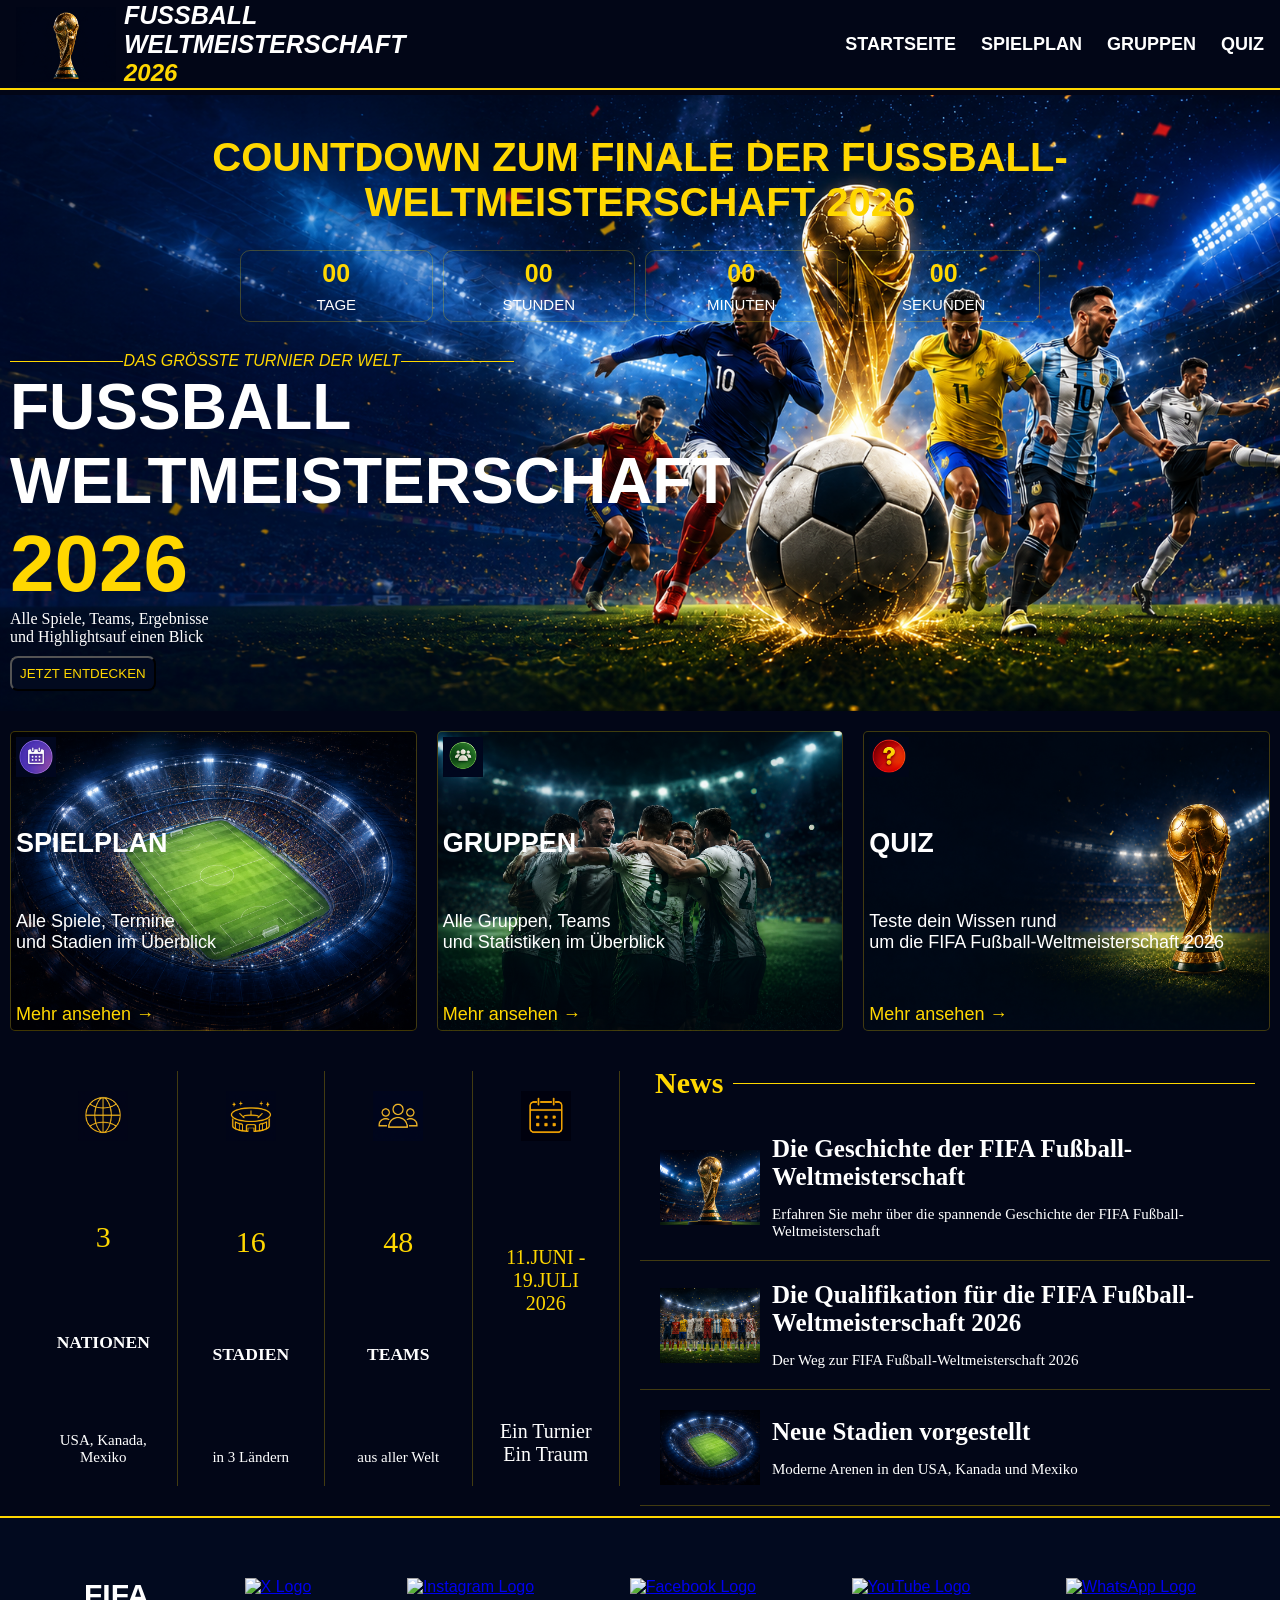
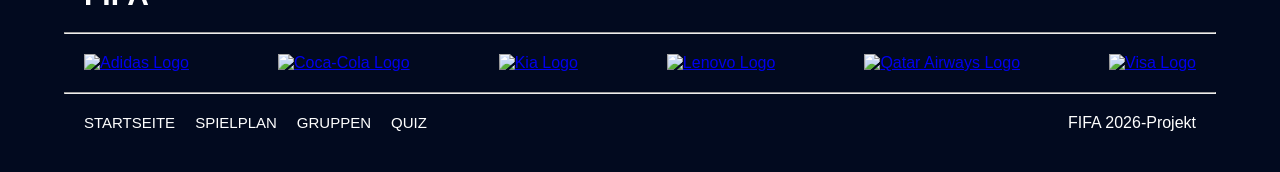
==== index.html @ 461b09ce "modif clickable" ====
<!DOCTYPE html>
<html lang="en">

<head>
    <meta charset="UTF-8">
    <meta name="viewport" content="width=device-width, initial-scale=1.0">
    <title>WM 2026 – Spielplan, Gruppen, Teams und Quiz zur Fußball-Weltmeisterschaft</title>
    <meta name="description"
        content="Entdecke alle wichtigen Informationen zur Fußball-WM 2026: Spielplan, Gruppen, Teams, Stadien, K.-o.-Runden und spannende Quizfragen.">

    <meta property="og:title" content="WM 2026 – Spielplan, Gruppen, Teams und Quiz">
    <meta property="og:description"
        content="Entdecke alle wichtigen Informationen zur Fußball-WM 2026: Spielplan, Gruppen, Teams, Stadien und spannende Quizfragen.">
    <meta property="og:type" content="website">
    <meta property="og:locale" content="de_DE">
    <meta property="og:image" content="./New_Fotos/globale.jpeg">

    <link rel="stylesheet" href="style.css">
    <link rel="icon" type="image/png" href="https://www.api-football.com/public/img/favicon.ico">


<body class="index-seite">
    <header>
        <div class="header-container" id="logo-links">
            <img src="./New_Fotos/pokal-logo.png" alt="World cup 2026 logo" width="200px">
            <h1 class="header-title">
                FUSSBALL<br>
                WELTMEISTERSCHAFT
                <div class="jahr">2026</div>
            </h1>
        </div>
        <button class="burger" id="burgerBtn">
            ☰
        </button>
        <nav id="navMenu">
            <ul>
                <li><a href="./index.html">STARTSEITE</a></li>
                <li><a href="./spielplan.html">SPIELPLAN</a></li>
                <li><a href="./gruppen.html">GRUPPEN</a></li>
                <li><a href="./quiz.html">QUIZ</a></li>
            </ul>
        </nav>
    </header>
    <section class="text-section1" id="aside-foto">


        <section class="countdown-section">
            <h2>Countdown zum Finale der Fußball-Weltmeisterschaft 2026</h2>

            <div class="countdown">
                <div class="countdown-box">
                    <span id="tage">00</span>
                    <p>Tage</p>
                </div>

                <div class="countdown-box">
                    <span id="stunden">00</span>
                    <p>Stunden</p>
                </div>

                <div class="countdown-box">
                    <span id="minuten">00</span>
                    <p>Minuten</p>
                </div>

                <div class="countdown-box">
                    <span id="sekunden">00</span>
                    <p>Sekunden</p>
                </div>
            </div>
        </section>
        <div class="titel-strich">
            <span></span>
            <i>Das größte Turnier der Welt</i>
            <span></span>
        </div>
        <h1>
            fussball<br>
            weltmeisterschaft
            <div class="jahr">2026</div>
        </h1>
        <p>Alle Spiele, Teams, Ergebnisse<br>und Highlightsauf einen Blick</p>
        <a href="./spielplan.html"><button class="button">JETZT ENTDECKEN</button></a>
    </section>
    <section class="video-offiziel">
        <video src="./New_Fotos/ishowspeed.mp4" controls></video>
    </section>
    <section class="section2" id="section2">
        <div class="section2-blöcke" id="spie-grupp-quiz">
            <div class="section2-blöcke1" id="karte1">
                <img src="./logo/spielplan.png" alt="Spielplan logo" width="100px">
                <h2>SPIELPLAN</h2>
                <p>Alle Spiele, Termine<br>und Stadien im Überblick</p>
                <a href="./spielplan.html"> Mehr ansehen →</a>
            </div>
            <div class="section2-blöcke1" id="karte2">
                <img src="./logo/gruppen.png" alt="Gruppen logo" width="100px">
                <h2>GRUPPEN</h2>
                <p>Alle Gruppen, Teams<br>und Statistiken im Überblick</p>
                <a href="./gruppen.html">Mehr ansehen →</a>
            </div>
            <div class="section2-blöcke1" id="karte3">
                <img src="./logo/quiz.png" alt="Quiz logo" width="100px">
                <h2>QUIZ</h2>
                <p>Teste dein Wissen rund<br>um die FIFA Fußball-Weltmeisterschaft 2026</p>
                <a href="./quiz.html">Mehr ansehen →</a>
            </div>
        </div>
    </section>
    <div class="section3-aside">
        <section class="section3" id="section3">
            <div class="section3-blöcke" id="news">
                <img src="./logo/nationen.png" alt="Nationen logo">
                <p class="zahl-index">3</p>
                <h3>NATIONEN</h3>
                <p>USA, Kanada, Mexiko</p>
            </div>
            <div class="section3-blöcke" id="teams">
                <img src="./logo/stadien.png" alt="Stadien logo">
                <p class="zahl-index">16</p>
                <h3>STADIEN</h3>
                <p>in 3 Ländern</p>
            </div>
            <div class="section3-blöcke" id="spiele">
                <img src="./logo/teams.jpg.png" alt="Teams logo">
                <p class="zahl-index">48</p>
                <h3>TEAMS</h3>
                <p>aus aller Welt</p>
            </div>
            <div class="section3-blöcke" id="stadien">
                <img src="./logo/kalender.jpg.png" alt="kalender logo">

                <p class="zahl-index">11.JUNI - 19.JULI<br>2026</p>
                <p>Ein Turnier<br>Ein Traum</p>
        </section>
        <aside>
            <div class="news-aside">
                <h3>News</h3>
                <span></span>
            </div>


            <a class="clickable" href="https://fussballweltmeisterschaft.online/wm-geschichte/" target="_blank"
                rel="noopener noreferrer">
                <div class="aside-blöcke" id="aside-blöcke1">
                    <img src="./New_Fotos/pokal.jpg.png" alt="Pokal zur Geschichte der Fußball-Weltmeisterschaft"
                        width="100px">
                    <div class="aside-text">
                        <h3>Die Geschichte der FIFA Fußball-Weltmeisterschaft</h3>
                        <div class="link-aside">
                            <p>Erfahren Sie mehr über die spannende Geschichte der FIFA Fußball-Weltmeisterschaft
                            </p>
                        </div>
                    </div>
                </div>
            </a>

            <a class="clickable" href="https://www.fifa.com/de/tournaments/mens/worldcup/canadamexicousa2026/qualifiers"
                target="_blank" rel="noopener noreferrer">
                <div class="aside-blöcke" id="aside-blöcke2">
                    <img src="./New_Fotos/spieler.jpg.png" alt="Spieler zur WM 2026 Qualifikation" width="100px">
                    <div class="aside-text">
                        <h3>Die Qualifikation für die FIFA Fußball-Weltmeisterschaft 2026</h3>
                        <div class="link-aside">
                            <p>Der Weg zur FIFA Fußball-Weltmeisterschaft 2026</p>
                        </div>
                    </div>
                </div>
            </a>

            <a class="clickable" href="./spielplan.html">
                <div class="aside-blöcke" id="aside-bottom">
                    <img src="./New_Fotos/spielplan.jpg.png" alt="Spielplan der Fußball-WM 2026" width="100px">
                    <div class="aside-text">
                        <h3>Neue Stadien vorgestellt</h3>
                        <div class="link-aside">
                            <p>Moderne Arenen in den USA, Kanada und Mexiko</p>
                        </div>
                    </div>
                </div>
            </a>

        </aside>


        </aside>
    </div>


    <script src="script.js"></script>
</body>
<footer>
    <div class="footer-logos">
        <a class="fifa" href="https://www.fifa.com/de">
            <h1>FIFA</h1>
        </a>
        <a href="https://x.com/FIFAcom"><img src="https://cdn.simpleicons.org/x/w40/white" alt="X Logo"></a>
        <a href="https://www.facebook.com/fifa"><img src="https://cdn.simpleicons.org/instagram/white"
                alt="Instagram Logo"></a>
        <a href="https://www.instagram.com/fifaworldcup"><img src="https://cdn.simpleicons.org/facebook/white"
                alt="Facebook Logo"></a>
        <a href="https://www.youtube.com/FIFATV"><img src="https://cdn.simpleicons.org/youtube/white"
                alt="YouTube Logo"></a>
        <a href="https://www.tiktok.com/@fifaworldcup"><img src="https://cdn.simpleicons.org/whatsapp/white"
                alt="WhatsApp Logo"></a>
    </div>
    <hr>
    <div class="partner-logos">
        <a href="https://www.adidas.de/fussball"><img src="https://cdn.simpleicons.org/adidas/white"
                alt="Adidas Logo"></a>
        <a href="https://www.coca-cola.com/de/de"><img src="https://cdn.simpleicons.org/cocacola/white"
                alt="Coca-Cola Logo"></a>
        <a href="https://www.hyundaimotorgroup.com/en/main/mainRecommend"><img
                src="https://cdn.simpleicons.org/kia/white" alt="Kia Logo"></a>
        <a href="https://www.lenovo.com/de/de/"><img src="https://cdn.simpleicons.org/lenovo/white"
                alt="Lenovo Logo"></a>
        <a href="https://www.qatarairways.com/de-de/homepage.html"><img
                src="https://cdn.simpleicons.org/qatarairways/white" alt="Qatar Airways Logo"></a>
        <a href="https://www.qatarairways.com/de-de/homepage.html"><img src="https://cdn.simpleicons.org/visa/white"
                alt="Visa Logo"></a>
    </div>
    <hr>
    <div class="navigation-impressum">
        <ul>
            <li><a href="./index.html">STARTSEITE</a></li>
            <li><a href="./spielplan.html">SPIELPLAN</a></li>
            <li><a href="./gruppen.html">GRUPPEN</a></li>
            <li><a href="./quiz.html">QUIZ</a></li>
        </ul>
        <p>FIFA 2026-Projekt</p>
    </div>
</footer>

</html>
---- style.css ----
/* #################### header ############ */
* {
    box-sizing: border-box;
    margin: 0;
}

/* ==========================================================================
   NEUER HEADER & BANNER CODE (FÜR DIE FIXIERUNG & AUSRICHTUNG)
   ========================================================================== */

header {
    display: flex;
    justify-content: space-between;
    align-items: center;
    min-height: 90px;
    background-color: rgb(2, 6, 23); /* Dunkler Hintergrund, damit nichts durchscheint */
    padding: 0 16px;
    border-bottom: 2px solid gold;
    
    /* Fixierung oben am Bildschirm beim Scrollen */
    position: fixed; 
    top: 0;
    left: 0;
    width: 100%;
    z-index: 9999; /* Bleibt immer über den Tabellen und Texten */
}

/* Verhindert, dass der Inhalt durch den fixierten Header verdeckt wird */
body {
    padding-top: 95px; 
}

/* Der Container für das Stadion-Hintergrundbild */
.gruppen-banner-container {
    background-image: url("./New_Fotos/spielplan.jpg.png");
    background-size: cover;
    background-position: center;
    background-repeat: no-repeat;
    min-height: 220px;
    width: 100%;
    display: flex;
    align-items: center;
    justify-content: flex-start;
}

/* Flexbox: Setzt Logo und Text sauber nebeneinander auf eine Linie */
.gruppen-banner-content {
    display: flex;
    flex-direction: row;    /* ➡️ Nebeneinander (Horizonal) */
    align-items: center;    /* Vertikal zentriert */
    gap: 20px;              /* Abstand zwischen Logo und Text */
    padding-left: 40px;
}

/* Falls du ein Logo im Banner hast, steuert das die Größe */
.banner-icon-img {
    width: 80px;
    height: auto;
    display: block;
}

/* Hält den Haupttitel über dem Untertitel */
.banner-text {
    display: flex;
    flex-direction: column; 
    text-align: left;
}

/* Logo-cop oben Links mit schriften */
#logo-links {
    display: flex;
    align-items: center;
    gap: 8px;
    font-size: 5px;
}

#logo-links img {
    width: 55px;
    height: auto;
    display: block;
}

div.header-container {
    font-style: italic;
    font-family: "Bebas Neue", sans-serif;
}



.burger {
    display: block;
    margin-left: auto;
    background-color: rgb(2, 6, 23);
    color: gold;
    border: none;
    font-size: 36px;
    cursor: pointer;
    z-index: 1100;
}

/* Menü am Anfang verstecken */
nav {
    display: none;
    position: absolute;
    top: 95px;
    right: 2px;
    background-color: rgb(2, 6, 23);
    border: 1px solid rgba(255, 215, 0, 0.25);
    border-radius: 8px;
    padding: 15px;
    min-width: 180px;
}

/* Wenn active kommt, wird Menü sichtbar */
nav.active {
    display: block;
}

nav ul {
    display: flex;
    justify-content: space-between;
    align-items: center;
    flex-direction: column;
    list-style: none;
    padding: 0;
    margin: 0;
}

nav li {
    margin-bottom: 8px;
}

nav a {
    color: white;
    text-decoration: none;
    font-weight: bold;
    font-family: "Bebas Neue", sans-serif;
    font-size: 10px;
}

button:hover {
    transform: scale(1.01);
}

nav a:hover {
    color: gold;
}

nav a:active {
    transform: scale(1.01);
}

.index-seite {
    background-color: rgb(2, 6, 23);
    color: white;
    margin: 0;
}

/*Foto im Background vom Startseite */
.text-section1 button{
    border-radius: 8px;
    color: gold;
    background-color: #020a1f;
    font-family: "Bebas Neue", sans-serif;
    padding: 8px;
    margin: 10px 0 ;

}
.text-section1 {
    background-image: url("./New_Fotos/header.jpg.png");
    background-size: contain;
    background-position: center;
    background-repeat: no-repeat;
    display: flex;
    flex-direction: column;
    font-size: 18px;
    padding: 10px;
}

/* Code für Items-größe auf dem Hintergrundsbild */

.text-section1 h1 {
    color: white;
    text-transform: uppercase;
    font-family: "Bebas Neue", sans-serif;
    font-size: 18px;
}

.text-section1 p {
    color: white;
    font-size: 16px;
}

.jahr {
    color: gold;
    font-size: 24px;
}

/* Ishowspeed video */
.video-offiziel {
    padding: 12px;
    align-items: center;
    
}

.video-offiziel video {
    width: 100%;
    border-radius: 10px;
    border: 1px solid rgba(255, 215, 0, 0.25);

}

/* Button mehr anzeigen vom Spielplan */
.spielplan-table tr.extra-spiel,
.spielplan-table tr.extra-spiel2 {
    display: none;
}

.mehr-btn {
    display: block;
    margin: 25px auto;
    padding: 12px 28px;
    background-color: rgb(255, 188, 45);
    color: black;
    border: none;
    border-radius: 10px;
    cursor: pointer;
    font-size: 16px;
}




/* section {
    padding: 16px;
} */
/* Element Das grösste Turnier der Welt mit Strich neben */

.titel-strich {
    display: flex;
    align-items: center;
    justify-content: space-around;
    width: 70%;
}

.titel-strich i {
    color: gold;
    font-size: 8px;
    font-family: "Bebas Neue", sans-serif;
    text-transform: uppercase;
}

.titel-strich span {
    flex: 1;
    height: 1px;
    background-color: gold;
}

/* countdown */
.countdown-section {
    color: white;
    text-align: center;
    padding: 30px 20px;
    font-family: "Bebas Neue", sans-serif;
    text-transform: uppercase;

}

.countdown-section h2 {
    color: gold;
    font-size: 10px;
    margin-bottom: 25px;
}

.countdown {
    display: grid;
    grid-template-columns: repeat(2, 1fr);
    gap: 10px;
}

.countdown-box {
    border: 1px solid rgba(255, 215, 0, 0.25);
    border-radius: 10px;
    padding: 8px 8px;
    background-color: transparent;
}

.countdown-box span {
    display: block;
    font-size: 10px;
    font-weight: bold;
    color: gold;
}

.countdown-box p {
    margin: 8px 0 0;
    font-size: 10px;
}

/* Section2 index Navigationsleiste nach dem Shakira-Video */
.section2-blöcke {
    display: grid;
    grid-template-columns: repeat(1, 1fr);
    row-gap: 5px;
    font-family: "Bebas Neue", sans-serif;
    font-size: 8px;

}

.section2-blöcke1 {
    display: block;
    border: 1px solid rgba(255, 215, 0, 0.25);
    border-radius: 5px;
    margin: 10px;
    margin-top: 0;
    padding: 5px;
}

.section2-blöcke1:hover {
    border: 1px solid gold;

}

.section2-blöcke1 img {
    height: 40px;
    width: 40px;
}

#karte1 {
    background-image: url("./New_Fotos/spielplan.jpg.png");
    background-size: cover;
    background-position: center;
    background-repeat: no-repeat;
}

#karte2 {
    background-image: url("./New_Fotos/gruppen.jpg.png");
    background-size: cover;
    background-position: center;
    background-repeat: no-repeat;
}

#karte3 {
    background-image: url("./New_Fotos/quiz.png");
    background-size: cover;
    background-position: center;
    background-repeat: no-repeat;
}

/* Block das Turnier auf einem Blick */
.section3 {
    display: grid;
    grid-template-columns: repeat(4, 1fr);
    padding: 20px;
    font-size: 8px;
    min-height: 100px;
}

.section3 img {
    width: 35px;
}

.section3-blöcke {
    display: flex;
    flex-direction: column;
    border-right: 1px solid rgba(255, 215, 0, 0.25);
    height: auto;
    padding: 20px;
    justify-content: space-between;
    text-align: center;
    align-items: center;
}

p.zahl-index {
    color: gold;
    font-size: 10px;
}

#stadien p {
    font-size: 10px;

}

#stadien {
    border: none;
}

/* Aside style-index */
.aside-blöcke {
    display: flex;
    flex-direction: row;
    align-items: center;
    gap: 12px;
    width: 100%;
    border-bottom: 1px solid rgba(255, 215, 0, 0.25);
    padding: 20px;

    box-sizing: border-box;
}

.aside-blöcke img {
    width: 100px;
    height: auto;
    flex-shrink: 0;
}

.aside-text {
    display: flex;
    flex-direction: column;
    gap: 15px;
    flex: 1;
}

.aside-text h3 {
    margin: 0;
    font-size: 15px;
}

.link-aside {
    display: flex;
    flex-direction: row;
    justify-content: space-between;
}

.aside-text p {
    margin: 0;
    font-size: 8px;
}

.news-aside {
    display: flex;
    flex-direction: row;
    align-items: center;
    padding: 15px;
    color: gold;
    gap: 10px;
}

.news-aside span {
    flex: 1;
    height: 1px;
    background-color: gold;
}


.aside-blöcke h3:hover {
    color: gold;
}
.clickable{
    text-decoration: none;
    color: white;
}



/* Spielplan-Styles */

.spielplan-seite,
.halbfinale-seite,
.viertelfinale-seite,
.finale-seite,
.achtelfinale-seite {
    color: white;
    background-color: #0a102c;
}

main {
    padding: 10px;
}

/* Element Spielplan oben mit kalender */
section.spielplan-header {
    display: flex;
    flex-direction: row;
    align-items: center;
    gap: 10px;
}

.header-content h1 {
    font-size: 15px;
}

.header-content h1~p {
    font-size: 8px;
}

.spielplan-header img {
    width: 25px;
    height: 30px;

}






/* Spielplan Body  */

.spielplan-section {
    width: 100%;
    max-width: 1200px;
    margin-inline: auto;
}

.spielplan-table {
    width: 100%;
}

.spielplan-table tbody {
    display: grid;
    grid-template-columns: repeat(auto-fit, minmax(170px, 1fr));
    gap: 12px;
}

.spielplan-table tr,
.spielplan-table td {
    display: block;
}

.spielplan-table tr.extra-spiel,
.spielplan-table tr.extra-spiel2 {
    display: none;
}

.spiel-card {
    display: flex;
    flex-direction: column;
    justify-content: space-between;
    gap: 10px;
    width: 100%;
    min-height: 220px;
    height: auto;
    padding: 10px;
    border: 1px solid rgba(255, 215, 0, 0.25);
    border-radius: 12px;
    font-family: "Bebas Neue", sans-serif;
    font-size: 12px;
}

.mannschaft {
    display: flex;
    align-items: center;
    margin-bottom: 8px;
}

.mannschaft img {
    width: 25px;
    height: auto;
    margin-right: 7px;
}

.spiel-links,
.spiel-rechts,
.spiel-stadion {
    width: 100%;
}

.spiel-rechts {
    display: flex;
    justify-content: space-between;
    gap: 8px;
    font-size: 12px;
}

.spiel-stadion {
    font-size: 12px;
}

/* Foto in Spielpan alle Seiten ausser für den Finale */
.news-pokal {
    border: 1px solid rgba(255, 215, 0, 0.25);
    border-radius: 15px;
}

.Fotonews-spielplan img,
iframe,
.news-pokal {
    max-width: 100%;
    height: auto;
    padding: 10px;
    margin-bottom: 10px;
}

.news-text {
    display: flex;
    flex-direction: column;
    align-items: center;
    padding: 0px 10px;
}

.news-text h1 {
    font-size: 15px;
}

.news-text p {
    font-size: 8px;
}

#foto-mittelfeld {
    color: gold;
}

.news-link {
    text-decoration: none;
}

.gruppe {
    color: rgba(255, 215, 0, 0.6);
    margin-bottom: 20px;
    border-bottom: 1px solid rgba(255, 215, 0, 0.6);
    text-align: center;
}

/* Navigation zu anderen Seiten vom Spielplan*/
.filter-section {
    width: 100%;
    display: flex;
    justify-content: center;
    padding: 20px 15px;
}


.filter-section ul {
    width: 100%;
    display: grid;
    grid-template-columns: repeat(auto-fit, minmax(140px, 1fr));
    gap: 10px;
    padding: 0;
    margin: 0 auto 30px auto;
    list-style: none;
}

.filter-section li {
    border: 1px solid rgba(255, 215, 0, 0.25);
    border-radius: 5px;
    font-weight: bold;
    margin: 0;
    padding: 0;
    text-align: center;
}

.filter-section a {
    display: flex;
    justify-content: center;
    align-items: center;
    min-height: 42px;
    width: 100%;
    padding: 10px;
    text-decoration: none;
    color: white;
    font-family: "Bebas Neue", sans-serif;
    font-size: 16px;
}

.filter-section>ul>li:hover {
    color: gold;
    transform: scale(1.01);
    transition: transform 0.3s ease;
}

.filter-section>ul>li a:hover {
    color: gold;
}

.spiel-card:hover {
    border-color: rgba(255, 215, 0, 0.6);
}

/* footer */
.footer-logos,
.partner-logos,
.navigation-impressum {
    display: flex;
    flex-direction: row;
    justify-content: center;
    padding: 20px;
    gap: 16px;
}

.fifa h1 {
    color: white;
    font-size: 8px;
}

.navigation-impressum ul {
    display: flex;
    flex-direction: column;
    list-style: none;
    padding: 0;
}

.navigation-impressum a {
    color: white;
    margin-right: 0;
    text-decoration: none;
    font-size: 10px;
}

.footer-logos .fifa {
    text-decoration: none;
}

footer {
    background-color: rgb(15, 63, 95);
    font-family: "Bebas Neue", sans-serif;
    border-top: 2px solid gold;
    height: auto;
}

footer img {
    height: 20px;
}

footer a:hover,
footer li:hover {
    transform: scale(1.05);
    transition: transform 0.3s ease;
    color: gold;
}

/* für PC Startseite */
/* @media(min-width: 768px) */

/* Für PC */
@media (min-width: 768px) {

    /* header */
    /* Logo oben links*/
    .header-title{
        font-size: 25px;
    }
    #logo-links img{
        width: 100px;
    }
    /* Element Das grösste Turnier der Welt mit Strich neben */
    .titel-strich{
        width: 40%;
    }
    .titel-strich i{
        font-size: 1rem;
    }
    /* Code für Items-grösse auf dem Hintergrundsbild */
    .text-section1 h1{
        font-size: 4rem;
    }
    .text-section1 .jahr{
        font-size: 5rem;
    }
    /* Video Ishowspeed */
    .video-offiziel{
        display: none;
    }
    /* Navigationsleiste */
    .section2{
        margin-top: 20px;
    }
    /* section3-aside */
    .section3-aside{
        display: grid;
        grid-template-columns: repeat(2,1fr);
        margin: 10px;
    }
    p.zahl-index{
        font-size: 30px;
    }
    #stadien p{
        font-size: 20px;
    }
    .section3{
        font-size: 15px;
        flex: 2;
    }
    .section3 img{
        width: 50px;
    }
    #stadien{
        border-right:1px solid rgba(255, 215, 0, 0.25);
    }
    /* Aside style-index */
    .aside-text h3{
        font-size: 25px;
    }
    .aside-text p{
        font-size: 15px;
    }
    .news-aside h3{
        font-size: 30px;
    }
     aside div:nth-child(4){
        border-bottom: none;
    }
    .aside{
        flex: 1;
    }


    /* Burger menü */
    .burger {
        display: none;
    }

    nav {
        display: block;
        position: static;
        background-color: transparent;
        border: none;
        border-radius: 0;
        padding: 0;
        min-width: auto;
    }

    nav ul {
        display: flex;
        flex-direction: row;
        gap: 25px;
        align-items: center;
    }

    nav li {
        margin-bottom: 0;
    }

    nav a {
        font-size: 18px;
    }

    #logo-links {
        font-size: 10px;
    }

    /* Element Spielplan oben mit kalender */
    section.spielplan-header {
        display: flex;
        flex-direction: row;
        align-items: center;
        gap: 10px;
    }

    .header-content h1 {
        font-size: 45px;
    }

    .header-content h1~p {
        font-size: 18px;
    }

    .spielplan-header img {
        width: 100px;
        height: 100px;
    }

    .countdown {
        grid-template-columns: repeat(4, 1fr);
        max-width: 800px;
        margin: 0 auto;
    }

    .countdown-section h2 {
        font-size: 40px;
    }

    .countdown-box p {
        font-size: 15px;
    }

    .countdown-box span {
        font-size: 25px;
    }

    /* Navigation zu anderen Seiten der Spielpläne */


    .filter-section a {
        font-size: 18px;
        min-height: 48px;
    }

    /* Spielkarten */
    .spielplan-table tbody {
        display: grid;
        grid-template-columns: repeat(auto-fit, minmax(170px, 1fr));
        gap: 12px;
        margin-bottom: 20px;
    }

    .spiel-card {
        font-size: 15px;
    }

    .mannschaft img {
        width: 35px;
        height: auto;
        margin-right: 7px;
    }

    .spiel-stadion {
        font-size: 15px;
    }

    .gruppe {
        color: rgba(255, 215, 0, 0.6);
        margin-bottom: 20px;
        border-bottom: 1px solid rgba(255, 215, 0, 0.6);
        text-align: center;
    }

    /* Foto in Spielplan alle Seiten */
    .news-pokal {
        display: flex;
        flex-direction: row;
        margin: 10px 30px;


    }

    .news-text {
        display: flex;
        flex-direction: column;
        justify-content: space-between;
        align-items: start;
    }

    .Fotonews-spielplan {
        height: 400px;
    }

    .Fotonews-spielplan img {
        height: 100%;
        width: 100%;

    }

    .news-text h1 {
        font-size: 25px;
    }

    .news-text p {
        font-size: 25px;
    }

    #foto-mittelfeld {
        font-size: 55px;
    }

    /* Footer */
    .footer-logos,
    .partner-logos,
    .navigation-impressum {
        display: flex;
        flex-direction: row;
        justify-content: space-between;
        padding: 20px;
        /* align-items: center; */
        gap: 16px;
    }

    .fifa h1 {
        font-size: 30px;
    }

    .navigation-impressum ul {
        display: flex;
        flex-direction: row;
    }

    .navigation-impressum li {
        margin-right: 20px;
    }

    .navigation-impressum a {

        font-size: 15px;
    }

    footer img {
        height: 40px;
    }

    .navigation-impressum a:hover {
        color: gold;
    }






}

/* Für navigationsleiste Startseite für PC */

/* Anzeige von dem Element Mehr Ansehen in Kärtchen */
.section2-blöcke a {
    text-decoration: none;
    color: gold;
}

@media (min-width: 768px) {
    .section2-blöcke {
        display: grid;
        grid-template-columns: repeat(3, 1fr);
    }

    .section2-blöcke1 {
        display: flex;
        flex-direction: column;
        justify-content: space-between;
        height: 300px;
        font-size: 18px;
    }

    .text-section1 {
        background-image: url("./New_Fotos/header.jpg.png");
        background-size: cover;
        background-position: center;
        background-repeat: no-repeat;
        display: flex;
        flex-direction: column;
        font-size: 18px;
        padding: 10px;
        border: none;
    }
}



/* ==========================================================================
   PERFEKTES LAYOUT FÜR DIE GRUPPEN-SEITE (Basierend auf gruppen_2.jpg)
   ========================================================================== */

/* Arrière-plan sombre général */
.gruppen-hauptseite {
    background-color: #020617;
    padding: 40px 5%;
    color: white;
}

.banner-text {
    text-align: left;
}
/* On s'assure que le titre reste bien en blanc pur */
.titel-strich-gruppen {
    font-family: 'Bebas Neue', Arial, sans-serif;
    font-size: 3rem;
    margin: 0;
    letter-spacing: 2px;
    color: #ffffff;
}

.banner-icon {
    background-color: rgba(255, 255, 255, 0.05);
    border: 1px solid rgba(205, 184, 65, 0.3);
    border-radius: 50%;
    width: 50px;
    height: 50px;
    display: flex;
    justify-content: center;
    align-items: center;
    color: #e2b43b;
    /* Doré doux */
}

.banner-text h1 {
    font-family: 'Bebas Neue', Arial, sans-serif;
    font-size: 2rem;
    margin: 0;
    letter-spacing: 2px;
}

/* Le titre principal avec sa ligne jaune de séparation intégrée */
.titel-strich-gruppen {
    font-family: 'Bebas Neue', Arial, sans-serif;
    font-size: 3rem;
    margin: 0;
    letter-spacing: 2px;
    display: flex;
    flex-direction: column;
    align-items: flex-start;
    /* Aligne la ligne à gauche sous le texte */
    gap: 8px;
    color: white;
}

/* La ligne jaune sous le titre */
.titel-strich-gruppen span {
    display: block;
    width: 120px;
    /* Largeur de la ligne jaune */
    height: 3px;
    /* Épaisseur de la ligne */
    background-color: gold;
    border-radius: 2px;
}

.gruppen-sub-weiss {
    color: #ffffff !important;
    margin: 10px 0 0 0;
    font-size: 1.1rem;
    opacity: 0.9;
}

.banner-text p {
    color: #94a3b8;
    margin: 5px 0 0 0;
    font-size: 1.1rem;
}

/* Force exactement 4 colonnes égales sur grand écran */
.gruppen-container-grid {
    display: grid;
    grid-template-columns: repeat(auto-fit, minmax(260px, 1fr));
    gap: 25px;
    margin-bottom: 50px;
}

/* Design exact d'une boîte de groupe */
.gruppe-box {
    background: linear-gradient(135deg, #07153a 0%, #030d29 100%);
    border: 1px solid rgba(255, 215, 0, 0.25);
    border-radius: 12px;
    padding: 15px 0;
    box-shadow: 0 10px 25px rgba(0, 0, 0, 0.4);
    transition: border-color 0.3s ease;
}

.gruppe-box:hover {
    border-color: rgba(255, 215, 0, 0.6);
}

/* Titre du groupe avec sa barre dorée en dessous */
.gruppe-box-header {
    font-family: 'Bebas Neue', Arial, sans-serif;
    color: #e2b43b;
    font-size: 1.4rem;
    text-align: center;
    letter-spacing: 1px;
    padding-bottom: 10px;
    border-bottom: 1px solid rgba(255, 215, 0, 0.3);
    margin-bottom: 10px;
}

/* Liste des équipes */
.gruppe-box-liste {
    list-style: none;
    padding: 0 20px;
    margin: 0;
}

.gruppe-box-liste li {
    display: flex;
    align-items: center;
    gap: 15px;
    padding: 8px 0;
    font-size: 1.05rem;
    color: #f1f5f9;
}

/* Gestion parfaite de tes photos de drapeaux */
.flaggen-img {
    width: 32px;
    height: auto;
    object-fit: cover;
    border-radius: 3px;
    box-shadow: 0 2px 5px rgba(0, 0, 0, 0.2);
}

/* BARRE D'INFORMATION EN BAS */
.gruppen-infobar {
    display: grid;
    grid-template-columns: repeat(auto-fit, minmax(300px, 1fr));
    gap: 20px;
    margin-top: 40px;
    border-top: 1px solid rgba(255, 255, 255, 0.1);
    padding-top: 35px;
}

.info-block {
    background: rgba(7, 21, 58, 0.6);
    border: 1px solid rgba(255, 255, 255, 0.1);
    border-radius: 12px;
    padding: 20px;
    display: flex;
    align-items: center;
    gap: 20px;
}

.info-icon {
    font-size: 2rem;
    background: rgba(255, 215, 0, 0.1);
    border-radius: 50%;
    width: 55px;
    height: 55px;
    display: flex;
    justify-content: center;
    align-items: center;
}

.info-content h3 {
    margin: 0 0 5px 0;
    color: #e2b43b;
    font-size: 1rem;
    letter-spacing: 0.5px;
}

.info-content p {
    margin: 0;
    color: #94a3b8;
    font-size: 0.9rem;
    line-height: 1.4;
}

/* FOOTER STYLISÉ (Comme en bas de l'image) */
footer {
    background-color: #020a1f;
    padding: 40px 5% 20px 5%;

}

/* Styling für die neuen Links in den Info-Blöcken */
.box-link {
    display: inline-block;
    margin-top: 10px;        /* Abstand nach oben zum Text */
    color: #ffffff;          /* Textfarbe auf Weiß setzen */
    text-decoration: none;   /* Entfernt den Standard-Unterstrich */
    font-weight: bold;       /* Macht den Text fett */
}

/* Hover-Effekt aus dem Kurs */
.box-link:hover {
    text-decoration: underline; /* Unterstreicht den Link beim Drüberfahren */
    color: #ffcc00;             /* Optionale Farbänderung beim Hovern */
}


/* Halbfinale Seite */

.attraktionen {
    width: 100%;
    padding: 15px;
    box-sizing: border-box;
    font-family: "Bebas Neue", sans-serif;
}

.attraktionen h1,
.attraktionen>p {
    text-align: center;
    color: white;
}

.attraktionen h1 {
    font-size: 26px;
    margin-bottom: 10px;
}

.attraktionen>p {
    font-size: 16px;
    margin-bottom: 25px;
}

.attraktionen-container {
    width: 100%;
    display: grid;
    grid-template-columns: 1fr;
    gap: 20px;
}

.attraktion-card,
.attraktionen .news-pokal {
    width: 100%;
    display: grid;
    grid-template-columns: 1fr;
    gap: 15px;
    padding: 12px;
    box-sizing: border-box;
    border: 1px solid rgba(255, 215, 0, 0.25);
    border-radius: 10px;
}

.fotonews-halbfinale,
.fotonews-spielplan,
.text-halbfinale,
.attraktion-text,
.video-finale {
    width: 100%;
}

.fotonews-halbfinale img,
.attraktionen .news-pokal img,
.video-finale video {
    width: 100%;
    max-width: 100%;
    height: auto;
    display: block;
    border-radius: 10px;

}

.text-halbfinale h2,
.attraktion-text h2 {
    color: gold;
    font-size: 22px;
    margin-bottom: 8px;
}

.text-halbfinale p,
.attraktion-text p,
.hotel-details {
    color: white;
    font-size: 15px;
}

.hotel-details {
    display: flex;
    flex-wrap: wrap;
    gap: 8px;
    margin: 12px 0;
}

.icon {
    margin-right: 4px;
}

@media (min-width: 768px) {
    .attraktionen {
        padding: 30px;
    }

    .attraktionen h1 {
        font-size: 42px;
        text-align: center;
    }

    .attraktionen>p {
        font-size: 20px;
        text-align: center;
    }

    .attraktionen-container {
        width: 100%;
        max-width: 1200px;
        margin-inline: auto;
        display: grid;
        grid-template-columns: 1fr;
        gap: 30px;
    }

    .attraktion-card,
    .attraktionen .news-pokal {
        width: 100%;
        display: flex;
        flex-direction: column;
        gap: 20px;
        padding: 20px;
        box-sizing: border-box;
    }

    .fotonews-halbfinale,
    .fotonews-spielplan,
    .text-halbfinale,
    .attraktion-text,
    .video-finale {
        width: 100%;
    }

    .fotonews-halbfinale img,
    .fotonews-spielplan img,
    .attraktionen .news-pokal>img,
    .video-finale video {
        width: 100%;
        max-width: 100%;
        height: auto;
        display: block;
        border-radius: 10px;
    }

    .text-halbfinale,
    .attraktion-text {
        text-align: left;
    }

    .text-halbfinale h2,
    .attraktion-text h2 {
        font-size: 32px;
        margin-top: 0;
    }

    .text-halbfinale p,
    .attraktion-text p,
    .hotel-details {
        font-size: 18px;
    }
}

/* Finale */
.grossblock-finale {
    width: 100%;
    display: grid;
    grid-template-columns: 1fr;
    gap: 15px;
    padding: 15px;
    box-sizing: border-box;
}

.block-finale,
.messi-video {
    width: 100%;
}

.block-finale img,
.messi-video video {
    width: 100%;
    max-width: 100%;
    height: auto;
    display: block;
    border: 1px solid rgba(255, 215, 0, 0.25);
    border-radius: 10px;
}

@media (min-width: 768px) {
    .grossblock-finale {
        grid-template-columns: repeat(2, 1fr);
        align-items: center;
        gap: 25px;
        padding: 30px;
    }

    /* .block-finale img{
        height:205px;
    } */
}
/* Quiz */
 #quiz-index #karte1 {
    background-image: url("./New_Fotos/stadionquiz.png");
    background-size: cover;
    background-position: center;
    background-repeat: no-repeat;
}

 #quiz-index #karte2 {
    background-image: url("./New_Fotos/gruppenquiz.png");
    background-size: cover;
    background-position: center;
    background-repeat: no-repeat;
}

#quiz-index #karte3 {
    background-image: url("./New_Fotos/pokal-quiz.png");
    background-size: cover;
    background-position: center;
    background-repeat: no-repeat;
}

/* Block unter kärtchen in Quiz */

.quiz-unter img {
    width: 50px;
}
.quiz-unter {
    display: grid;
    grid-template-columns: repeat(auto-fit, minmax(300px, 1fr));
    border: 1px solid rgba(255, 215, 0, 0.25);
    gap: 10px;
    margin: 10px 10px;
    border-radius: 5px;
}
.erster-block{
    display: flex;
    flex-direction: row;
    font-size: 10px;
    border-bottom:1px solid rgba(255, 215, 0, 0.25);
    padding: 10px;
}
.quiz-titel{
    color: gold;
    font-family: "Bebas Neue", sans-serif;
    text-transform: uppercase;
}


.quiz-box {
    max-width: 900px;
    margin: 30px auto;
    padding: 20px;
    border-radius: 14px;
    background-color: rgb(3, 18, 45);
}

.quiz-top {
    display: flex;
    justify-content: space-between;
    align-items: center;
    gap: 15px;
}

.frage-status,
.punkte-box {
    display: flex;
    align-items: center;
    gap: 12px;
    color: gold;
    font-weight: bold;
}

.progress {
    width: 40%;
    height: 100%;
    background-color: gold;
    border-radius: 20px;
}

.quiz-frage {
    font-size: 28px;
    margin: 25px 0;
}

.antworten {
    display: grid;
    grid-template-columns: 1fr;
    gap: 12px;
}

.antwort-btn {
    display: flex;
    align-items: center;
    gap: 18px;
    padding: 12px;
    border: 1px solid gold;
    border-radius: 10px;
    background: transparent;
    color: white;
    font-size: 18px;
    cursor: pointer;
}

.buchstabe {
    width: 35px;
    height: 35px;
    border: 1px solid gold;
    border-radius: 50%;
    color: rgb(255, 188, 45);
    display: flex;
    align-items: center;
    justify-content: center;
    font-weight: bold;
}

.pruefen-btn {
    width: 100%;
    margin-top: 20px;
    padding: 15px;
    border: none;
    border-radius: 10px;
    background-color: gold;
    color: rgb(2, 6, 23);
    font-weight: gold;
    font-size: 18px;
    cursor: pointer;
}
@media (min-width: 768px) {
    .antworten {
        grid-template-columns: repeat(2, 1fr);
    }

    .pruefen-btn {
        width: 300px;
        display: block;
        margin: 22px auto 0;
    }
}



/* API*/
.ticker-container {
    width: 100%;
    overflow: hidden;
    padding: 20px 0;
    background: linear-gradient(90deg, #0f172a, #1e293b);
}

.ticker {
    display: flex;
    gap: 25px;
    width: max-content;
    animation: scroll 40s linear infinite;
}

.score-box {
    min-width: 320px;
    background: none;
    border-radius: 18px;
    padding: 20px;
    box-shadow: 0 8px 25px rgba(0,0,0,0.25);
    display: flex;
    flex-direction: column;
    align-items: center;
    transition: transform 0.3s ease;
}

.score-box:hover {
    transform: scale(1.05);
}

.teams {
    font-size: 1.2rem;
    font-weight: 700;
    text-align: center;

}

.score {
    font-size: 2.5rem;
    font-weight: 900;
    margin: 10px 0;
}

.minute {
    padding: 6px 12px;
    border-radius: 999px;
    font-size: 0.9rem;
    font-weight: bold;
}

@keyframes scroll {
    from {
        transform: translateX(100%);
    }
    to {
        transform: translateX(-100%);
    }
}
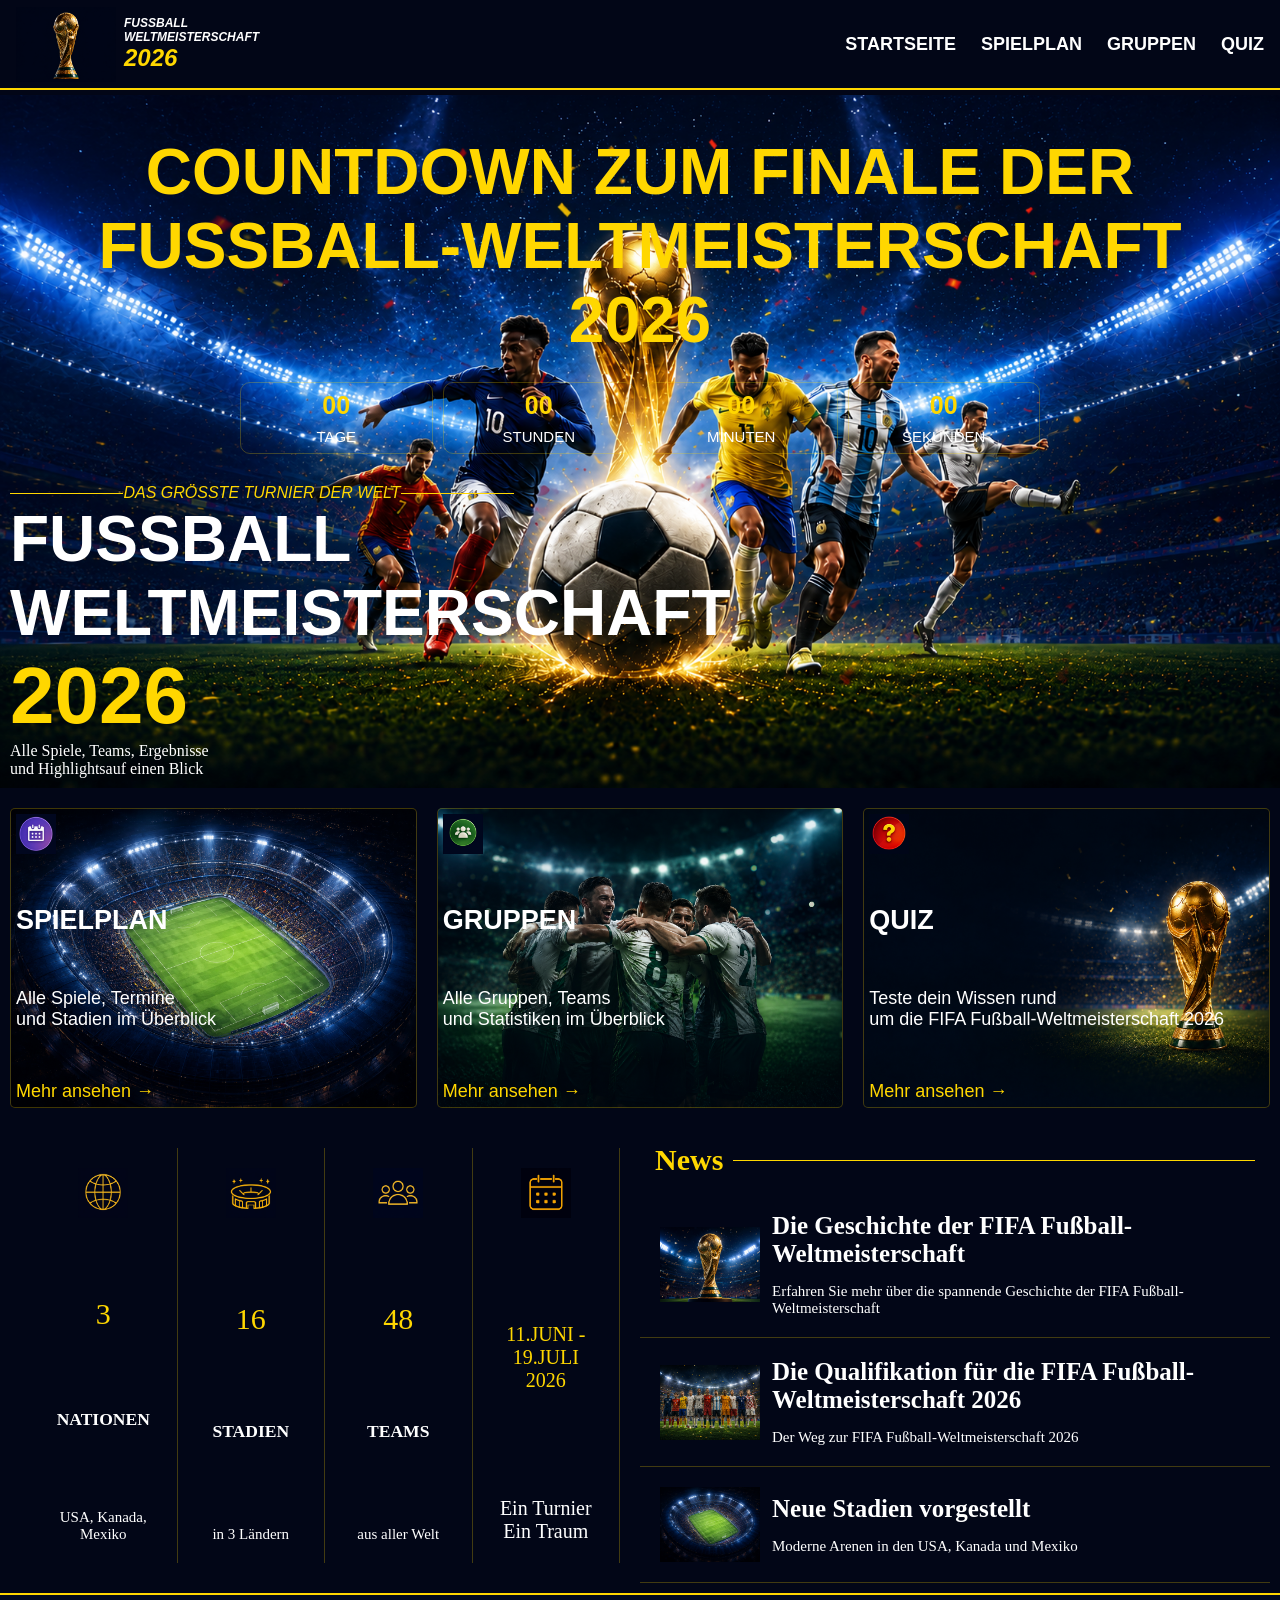
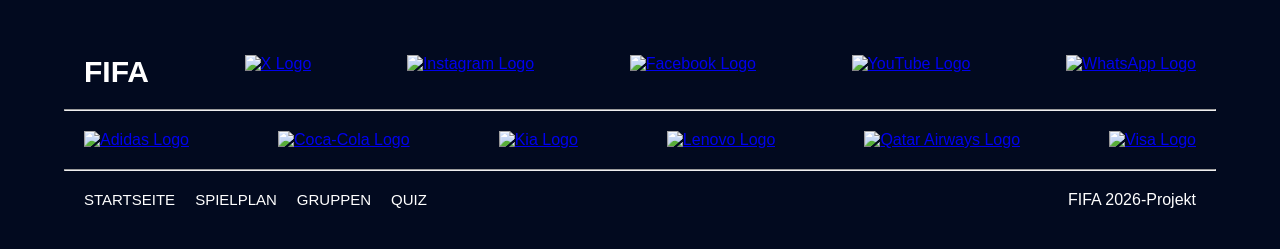
==== commit d9ca0bd4: "W3 validiert" ====
--- a/index.html
+++ b/index.html
@@ -1,5 +1,5 @@
 <!DOCTYPE html>
-<html lang="en">
+<html lang="de">
 
 <head>
     <meta charset="UTF-8">
@@ -18,15 +18,15 @@
     <link rel="stylesheet" href="style.css">
     <link rel="icon" type="image/png" href="https://www.api-football.com/public/img/favicon.ico">
 
-
+</head>
 <body class="index-seite">
     <header>
         <div class="header-container" id="logo-links">
-            <img src="./New_Fotos/pokal-logo.png" alt="World cup 2026 logo" width="200px">
+            <img src="./New_Fotos/pokal-logo.png" alt="World cup 2026 logo">
             <h1 class="header-title">
                 FUSSBALL<br>
                 WELTMEISTERSCHAFT
-                <div class="jahr">2026</div>
+                <strong class="jahr">2026</strong>
             </h1>
         </div>
         <button class="burger" id="burgerBtn">
@@ -45,7 +45,7 @@
 
 
         <section class="countdown-section">
-            <h2>Countdown zum Finale der Fußball-Weltmeisterschaft 2026</h2>
+            <h1>Countdown zum Finale der Fußball-Weltmeisterschaft 2026</h1>
 
             <div class="countdown">
                 <div class="countdown-box">
@@ -74,33 +74,32 @@
             <i>Das größte Turnier der Welt</i>
             <span></span>
         </div>
-        <h1>
+        <h1 class="text-header">
             fussball<br>
             weltmeisterschaft
-            <div class="jahr">2026</div>
+            <strong class="jahr">2026</strong>
         </h1>
         <p>Alle Spiele, Teams, Ergebnisse<br>und Highlightsauf einen Blick</p>
-        <a href="./spielplan.html"><button class="button">JETZT ENTDECKEN</button></a>
     </section>
-    <section class="video-offiziel">
+    <div class="video-offiziel">
         <video src="./New_Fotos/ishowspeed.mp4" controls></video>
-    </section>
+    </div>
     <section class="section2" id="section2">
         <div class="section2-blöcke" id="spie-grupp-quiz">
             <div class="section2-blöcke1" id="karte1">
-                <img src="./logo/spielplan.png" alt="Spielplan logo" width="100px">
+                <img src="./logo/spielplan.png" alt="Spielplan logo">
                 <h2>SPIELPLAN</h2>
                 <p>Alle Spiele, Termine<br>und Stadien im Überblick</p>
                 <a href="./spielplan.html"> Mehr ansehen →</a>
             </div>
             <div class="section2-blöcke1" id="karte2">
-                <img src="./logo/gruppen.png" alt="Gruppen logo" width="100px">
+                <img src="./logo/gruppen.png" alt="Gruppen logo">
                 <h2>GRUPPEN</h2>
                 <p>Alle Gruppen, Teams<br>und Statistiken im Überblick</p>
                 <a href="./gruppen.html">Mehr ansehen →</a>
             </div>
             <div class="section2-blöcke1" id="karte3">
-                <img src="./logo/quiz.png" alt="Quiz logo" width="100px">
+                <img src="./logo/quiz.png" alt="Quiz logo">
                 <h2>QUIZ</h2>
                 <p>Teste dein Wissen rund<br>um die FIFA Fußball-Weltmeisterschaft 2026</p>
                 <a href="./quiz.html">Mehr ansehen →</a>
@@ -132,6 +131,7 @@
 
                 <p class="zahl-index">11.JUNI - 19.JULI<br>2026</p>
                 <p>Ein Turnier<br>Ein Traum</p>
+            </div>
         </section>
         <aside>
             <div class="news-aside">
@@ -143,8 +143,7 @@
             <a class="clickable" href="https://fussballweltmeisterschaft.online/wm-geschichte/" target="_blank"
                 rel="noopener noreferrer">
                 <div class="aside-blöcke" id="aside-blöcke1">
-                    <img src="./New_Fotos/pokal.jpg.png" alt="Pokal zur Geschichte der Fußball-Weltmeisterschaft"
-                        width="100px">
+                    <img src="./New_Fotos/pokal.jpg.png" alt="Pokal zur Geschichte der Fußball-Weltmeisterschaft">
                     <div class="aside-text">
                         <h3>Die Geschichte der FIFA Fußball-Weltmeisterschaft</h3>
                         <div class="link-aside">
@@ -158,7 +157,7 @@
             <a class="clickable" href="https://www.fifa.com/de/tournaments/mens/worldcup/canadamexicousa2026/qualifiers"
                 target="_blank" rel="noopener noreferrer">
                 <div class="aside-blöcke" id="aside-blöcke2">
-                    <img src="./New_Fotos/spieler.jpg.png" alt="Spieler zur WM 2026 Qualifikation" width="100px">
+                    <img src="./New_Fotos/spieler.jpg.png" alt="Spieler zur WM 2026 Qualifikation">
                     <div class="aside-text">
                         <h3>Die Qualifikation für die FIFA Fußball-Weltmeisterschaft 2026</h3>
                         <div class="link-aside">
@@ -170,7 +169,7 @@
 
             <a class="clickable" href="./spielplan.html">
                 <div class="aside-blöcke" id="aside-bottom">
-                    <img src="./New_Fotos/spielplan.jpg.png" alt="Spielplan der Fußball-WM 2026" width="100px">
+                    <img src="./New_Fotos/spielplan.jpg.png" alt="Spielplan der Fußball-WM 2026">
                     <div class="aside-text">
                         <h3>Neue Stadien vorgestellt</h3>
                         <div class="link-aside">
@@ -181,15 +180,10 @@
             </a>
 
         </aside>
-
-
-        </aside>
-    </div>
-
-
-    <script src="script.js"></script>
-</body>
-<footer>
+    </div>
+
+
+    <footer>
     <div class="footer-logos">
         <a class="fifa" href="https://www.fifa.com/de">
             <h1>FIFA</h1>
@@ -231,4 +225,7 @@
     </div>
 </footer>
 
+    <script src="script.js"></script>
+</body>
+
 </html>
--- a/style.css
+++ b/style.css
@@ -13,21 +13,23 @@
     justify-content: space-between;
     align-items: center;
     min-height: 90px;
-    background-color: rgb(2, 6, 23); /* Dunkler Hintergrund, damit nichts durchscheint */
+    background-color: rgb(2, 6, 23);
+    /* Dunkler Hintergrund, damit nichts durchscheint */
     padding: 0 16px;
     border-bottom: 2px solid gold;
-    
+
     /* Fixierung oben am Bildschirm beim Scrollen */
-    position: fixed; 
+    position: fixed;
     top: 0;
     left: 0;
     width: 100%;
-    z-index: 9999; /* Bleibt immer über den Tabellen und Texten */
+    z-index: 9999;
+    /* Bleibt immer über den Tabellen und Texten */
 }
 
 /* Verhindert, dass der Inhalt durch den fixierten Header verdeckt wird */
 body {
-    padding-top: 95px; 
+    padding-top: 95px;
 }
 
 /* Der Container für das Stadion-Hintergrundbild */
@@ -46,9 +48,12 @@
 /* Flexbox: Setzt Logo und Text sauber nebeneinander auf eine Linie */
 .gruppen-banner-content {
     display: flex;
-    flex-direction: row;    /* ➡️ Nebeneinander (Horizonal) */
-    align-items: center;    /* Vertikal zentriert */
-    gap: 20px;              /* Abstand zwischen Logo und Text */
+    flex-direction: row;
+    /* ➡️ Nebeneinander (Horizonal) */
+    align-items: center;
+    /* Vertikal zentriert */
+    gap: 20px;
+    /* Abstand zwischen Logo und Text */
     padding-left: 40px;
 }
 
@@ -62,7 +67,7 @@
 /* Hält den Haupttitel über dem Untertitel */
 .banner-text {
     display: flex;
-    flex-direction: column; 
+    flex-direction: column;
     text-align: left;
 }
 
@@ -80,7 +85,7 @@
     display: block;
 }
 
-div.header-container {
+.header-container {
     font-style: italic;
     font-family: "Bebas Neue", sans-serif;
 }
@@ -157,18 +162,10 @@
 }
 
 /*Foto im Background vom Startseite */
-.text-section1 button{
-    border-radius: 8px;
-    color: gold;
-    background-color: #020a1f;
-    font-family: "Bebas Neue", sans-serif;
-    padding: 8px;
-    margin: 10px 0 ;
-
-}
+
 .text-section1 {
     background-image: url("./New_Fotos/header.jpg.png");
-    background-size: contain;
+    background-size:contain;
     background-position: center;
     background-repeat: no-repeat;
     display: flex;
@@ -179,12 +176,19 @@
 
 /* Code für Items-größe auf dem Hintergrundsbild */
 
-.text-section1 h1 {
+.text-section1 h1,
+.header-container h1 {
+    display: flex;
+    flex-direction: column;
     color: white;
     text-transform: uppercase;
     font-family: "Bebas Neue", sans-serif;
-    font-size: 18px;
-}
+    font-size: 12px;
+}
+.text-section1 h1 {
+    font-size: 1.5rem;
+}
+
 
 .text-section1 p {
     color: white;
@@ -200,7 +204,7 @@
 .video-offiziel {
     padding: 12px;
     align-items: center;
-    
+
 }
 
 .video-offiziel video {
@@ -266,7 +270,7 @@
 
 }
 
-.countdown-section h2 {
+.countdown-section h1 {
     color: gold;
     font-size: 10px;
     margin-bottom: 25px;
@@ -446,7 +450,8 @@
 .aside-blöcke h3:hover {
     color: gold;
 }
-.clickable{
+
+.clickable {
     text-decoration: none;
     color: white;
 }
@@ -678,7 +683,8 @@
     gap: 16px;
 }
 
-.fifa h1 {
+.fifa h1,
+.fifa h2 {
     color: white;
     font-size: 8px;
 }
@@ -727,70 +733,88 @@
 
     /* header */
     /* Logo oben links*/
-    .header-title{
+    .header-title {
         font-size: 25px;
     }
-    #logo-links img{
+
+    #logo-links img {
         width: 100px;
     }
+
     /* Element Das grösste Turnier der Welt mit Strich neben */
-    .titel-strich{
+    .titel-strich {
         width: 40%;
     }
-    .titel-strich i{
+
+    .titel-strich i {
         font-size: 1rem;
     }
+
     /* Code für Items-grösse auf dem Hintergrundsbild */
-    .text-section1 h1{
+    .text-section1 h1 {
         font-size: 4rem;
     }
-    .text-section1 .jahr{
+
+    .text-section1 .jahr {
         font-size: 5rem;
     }
+
     /* Video Ishowspeed */
-    .video-offiziel{
+    .video-offiziel {
         display: none;
     }
+
     /* Navigationsleiste */
-    .section2{
+    .section2 {
         margin-top: 20px;
     }
+
     /* section3-aside */
-    .section3-aside{
+    .section3-aside {
         display: grid;
-        grid-template-columns: repeat(2,1fr);
+        grid-template-columns: repeat(2, 1fr);
         margin: 10px;
     }
-    p.zahl-index{
+
+    p.zahl-index {
         font-size: 30px;
     }
-    #stadien p{
+
+    #stadien p {
         font-size: 20px;
     }
-    .section3{
+
+    .section3 {
         font-size: 15px;
         flex: 2;
     }
-    .section3 img{
+
+    .section3 img {
         width: 50px;
     }
-    #stadien{
-        border-right:1px solid rgba(255, 215, 0, 0.25);
-    }
+
+    #stadien {
+        border-right: 1px solid rgba(255, 215, 0, 0.25);
+    }
+
     /* Aside style-index */
-    .aside-text h3{
+    .aside-text h3 {
         font-size: 25px;
     }
-    .aside-text p{
+
+    .aside-text p {
         font-size: 15px;
     }
-    .news-aside h3{
+
+    .news-aside h3 {
         font-size: 30px;
     }
-     aside div:nth-child(4){
+
+    aside div:nth-child(4) {
         border-bottom: none;
     }
-    .aside{
+
+    .aside {
         flex: 1;
     }
 
@@ -955,7 +979,8 @@
         gap: 16px;
     }
 
-    .fifa h1 {
+    .fifa h1,
+    .fifa h2 {
         font-size: 30px;
     }
 
@@ -1039,6 +1064,7 @@
 .banner-text {
     text-align: left;
 }
+
 /* On s'assure que le titre reste bien en blanc pur */
 .titel-strich-gruppen {
     font-family: 'Bebas Neue', Arial, sans-serif;
@@ -1220,16 +1246,22 @@
 /* Styling für die neuen Links in den Info-Blöcken */
 .box-link {
     display: inline-block;
-    margin-top: 10px;        /* Abstand nach oben zum Text */
-    color: #ffffff;          /* Textfarbe auf Weiß setzen */
-    text-decoration: none;   /* Entfernt den Standard-Unterstrich */
-    font-weight: bold;       /* Macht den Text fett */
+    margin-top: 10px;
+    /* Abstand nach oben zum Text */
+    color: #ffffff;
+    /* Textfarbe auf Weiß setzen */
+    text-decoration: none;
+    /* Entfernt den Standard-Unterstrich */
+    font-weight: bold;
+    /* Macht den Text fett */
 }
 
 /* Hover-Effekt aus dem Kurs */
 .box-link:hover {
-    text-decoration: underline; /* Unterstreicht den Link beim Drüberfahren */
-    color: #ffcc00;             /* Optionale Farbänderung beim Hovern */
+    text-decoration: underline;
+    /* Unterstreicht den Link beim Drüberfahren */
+    color: #ffcc00;
+    /* Optionale Farbänderung beim Hovern */
 }
 
 
@@ -1429,15 +1461,16 @@
         height:205px;
     } */
 }
+
 /* Quiz */
- #quiz-index #karte1 {
+#quiz-index #karte1 {
     background-image: url("./New_Fotos/stadionquiz.png");
     background-size: cover;
     background-position: center;
     background-repeat: no-repeat;
 }
 
- #quiz-index #karte2 {
+#quiz-index #karte2 {
     background-image: url("./New_Fotos/gruppenquiz.png");
     background-size: cover;
     background-position: center;
@@ -1456,6 +1489,7 @@
 .quiz-unter img {
     width: 50px;
 }
+
 .quiz-unter {
     display: grid;
     grid-template-columns: repeat(auto-fit, minmax(300px, 1fr));
@@ -1464,14 +1498,16 @@
     margin: 10px 10px;
     border-radius: 5px;
 }
-.erster-block{
+
+.erster-block {
     display: flex;
     flex-direction: row;
     font-size: 10px;
-    border-bottom:1px solid rgba(255, 215, 0, 0.25);
+    border-bottom: 1px solid rgba(255, 215, 0, 0.25);
     padding: 10px;
 }
-.quiz-titel{
+
+.quiz-titel {
     color: gold;
     font-family: "Bebas Neue", sans-serif;
     text-transform: uppercase;
@@ -1557,6 +1593,7 @@
     font-size: 18px;
     cursor: pointer;
 }
+
 @media (min-width: 768px) {
     .antworten {
         grid-template-columns: repeat(2, 1fr);
@@ -1591,7 +1628,7 @@
     background: none;
     border-radius: 18px;
     padding: 20px;
-    box-shadow: 0 8px 25px rgba(0,0,0,0.25);
+    box-shadow: 0 8px 25px rgba(0, 0, 0, 0.25);
     display: flex;
     flex-direction: column;
     align-items: center;
@@ -1626,6 +1663,7 @@
     from {
         transform: translateX(100%);
     }
+
     to {
         transform: translateX(-100%);
     }
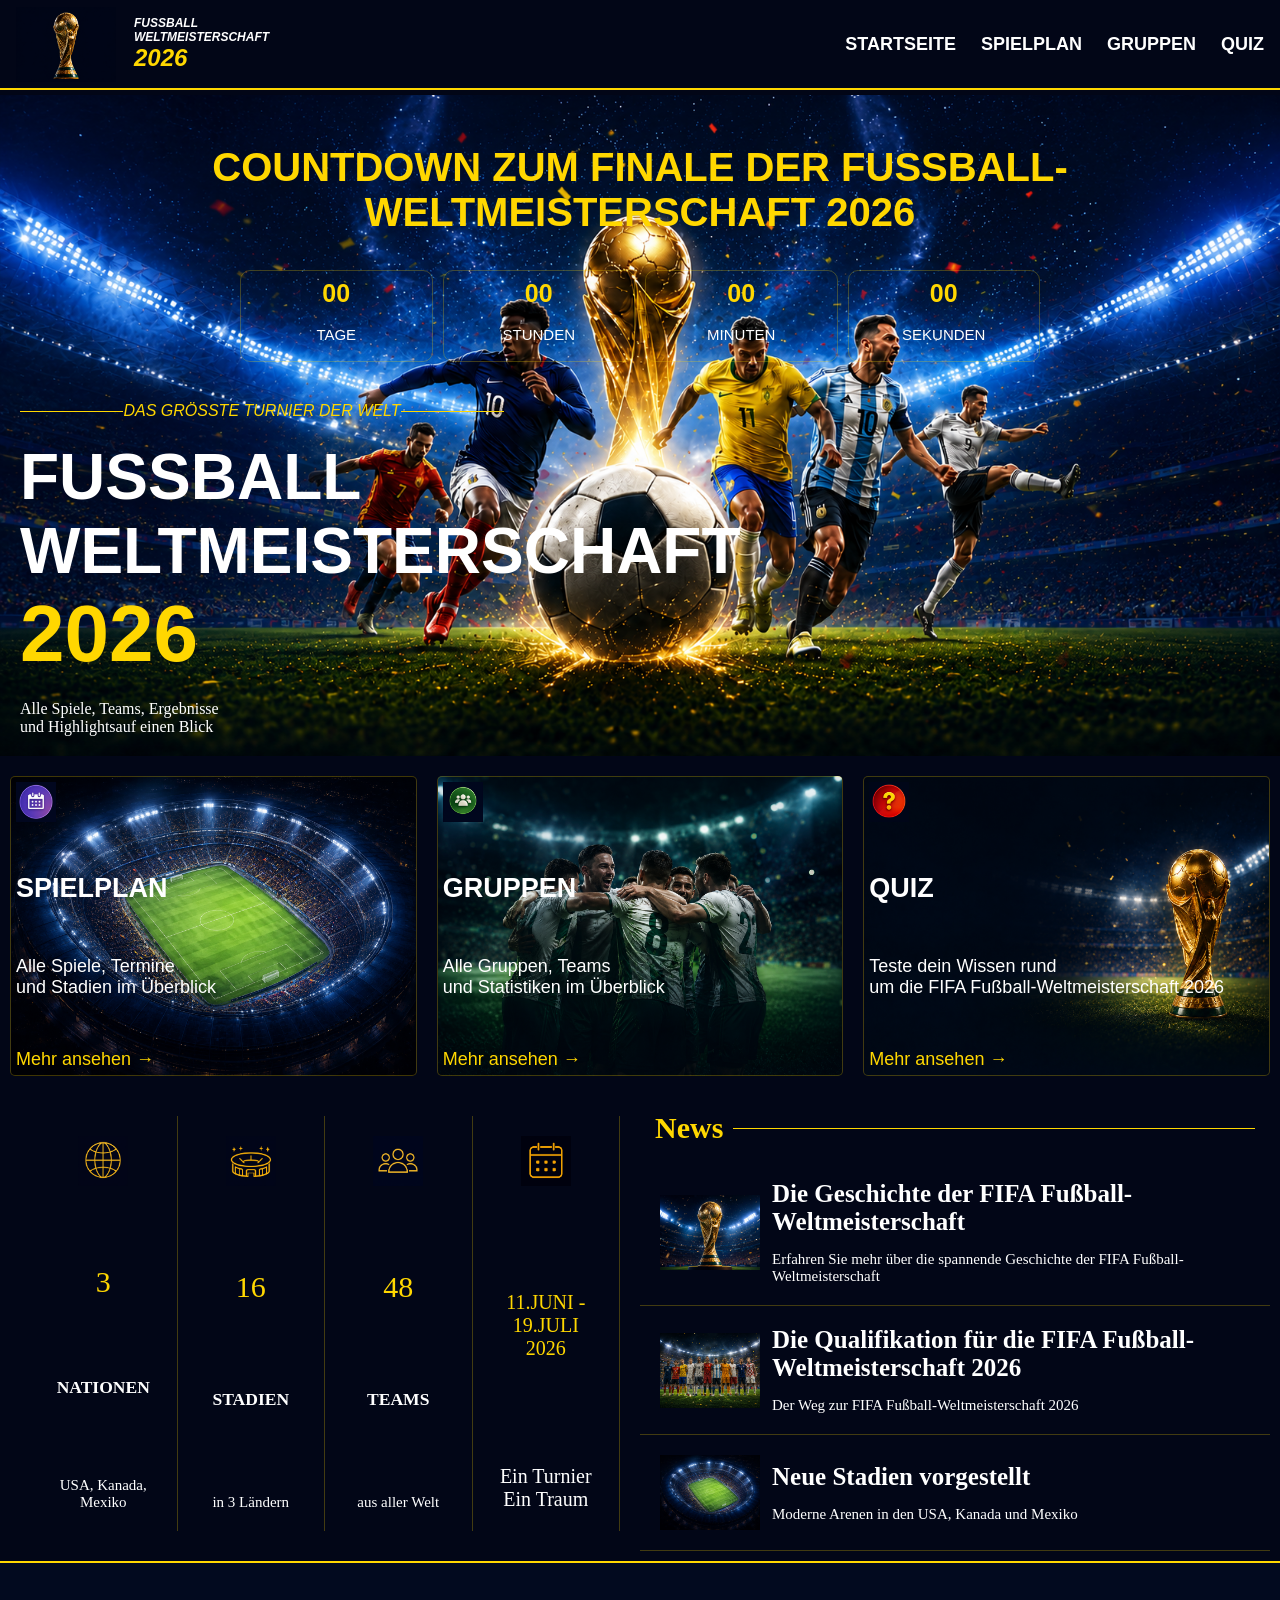
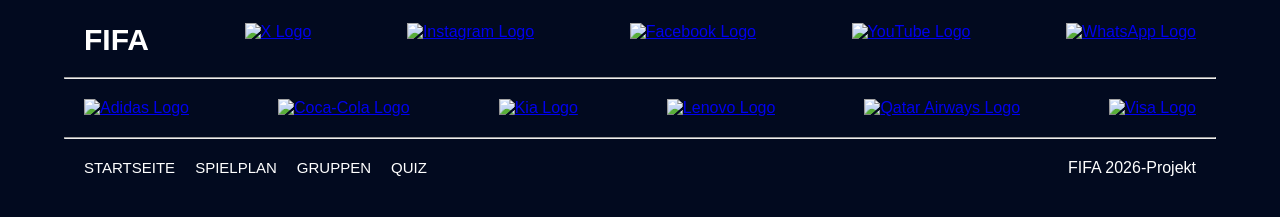
==== commit 77f533ef: "modif" ====
--- a/index.html
+++ b/index.html
@@ -19,211 +19,213 @@
     <link rel="icon" type="image/png" href="https://www.api-football.com/public/img/favicon.ico">
 
 </head>
+
 <body class="index-seite">
-    <header>
-        <div class="header-container" id="logo-links">
-            <img src="./New_Fotos/pokal-logo.png" alt="World cup 2026 logo">
-            <h1 class="header-title">
-                FUSSBALL<br>
-                WELTMEISTERSCHAFT
+    <div class="Grid-container">
+        <header class="header">
+            <div class="header-container" id="logo-links">
+                <img src="./New_Fotos/pokal-logo.png" alt="World cup 2026 logo">
+                <h1 class="header-title">
+                    FUSSBALL<br>
+                    WELTMEISTERSCHAFT
+                    <strong class="jahr">2026</strong>
+                </h1>
+            </div>
+            <button class="burger" id="burgerBtn">
+                ☰
+            </button>
+            <nav id="navMenu">
+                <ul>
+                    <li><a href="./index.html">STARTSEITE</a></li>
+                    <li><a href="./spielplan.html">SPIELPLAN</a></li>
+                    <li><a href="./gruppen.html">GRUPPEN</a></li>
+                    <li><a href="./quiz.html">QUIZ</a></li>
+                </ul>
+            </nav>
+        </header>
+        <section class="text-section1" id="aside-foto">
+            <section class="countdown-section">
+                <h1>Countdown zum Finale der Fußball-Weltmeisterschaft 2026</h1>
+
+                <div class="countdown">
+                    <div class="countdown-box">
+                        <span id="tage">00</span>
+                        <p>Tage</p>
+                    </div>
+
+                    <div class="countdown-box">
+                        <span id="stunden">00</span>
+                        <p>Stunden</p>
+                    </div>
+
+                    <div class="countdown-box">
+                        <span id="minuten">00</span>
+                        <p>Minuten</p>
+                    </div>
+
+                    <div class="countdown-box">
+                        <span id="sekunden">00</span>
+                        <p>Sekunden</p>
+                    </div>
+                </div>
+            </section>
+            <div class="titel-strich">
+                <span></span>
+                <i>Das größte Turnier der Welt</i>
+                <span></span>
+            </div>
+            <h1 class="text-header">
+                fussball<br>
+                weltmeisterschaft
                 <strong class="jahr">2026</strong>
             </h1>
-        </div>
-        <button class="burger" id="burgerBtn">
-            ☰
-        </button>
-        <nav id="navMenu">
+            <p>Alle Spiele, Teams, Ergebnisse<br>und Highlightsauf einen Blick</p>
+        </section>
+        <div class="video-offiziel" id="cool">
+            <video src="./New_Fotos/ishowspeed.mp4" controls></video>
+        </div>
+        <section class="section2" id="section2">
+            <div class="section2-blöcke" id="spie-grupp-quiz">
+                <div class="section2-blöcke1" id="karte1">
+                    <img src="./logo/spielplan.png" alt="Spielplan logo">
+                    <h2>SPIELPLAN</h2>
+                    <p>Alle Spiele, Termine<br>und Stadien im Überblick</p>
+                    <a href="./spielplan.html"> Mehr ansehen →</a>
+                </div>
+                <div class="section2-blöcke1" id="karte2">
+                    <img src="./logo/gruppen.png" alt="Gruppen logo">
+                    <h2>GRUPPEN</h2>
+                    <p>Alle Gruppen, Teams<br>und Statistiken im Überblick</p>
+                    <a href="./gruppen.html">Mehr ansehen →</a>
+                </div>
+                <div class="section2-blöcke1" id="karte3">
+                    <img src="./logo/quiz.png" alt="Quiz logo">
+                    <h2>QUIZ</h2>
+                    <p>Teste dein Wissen rund<br>um die FIFA Fußball-Weltmeisterschaft 2026</p>
+                    <a href="./quiz.html">Mehr ansehen →</a>
+                </div>
+            </div>
+        </section>
+        <div class="section3-aside" id="block-end">
+            <section class="section3" id="section3">
+                <div class="section3-blöcke" id="news">
+                    <img src="./logo/nationen.png" alt="Nationen logo">
+                    <p class="zahl-index">3</p>
+                    <h3>NATIONEN</h3>
+                    <p>USA, Kanada, Mexiko</p>
+                </div>
+                <div class="section3-blöcke" id="teams">
+                    <img src="./logo/stadien.png" alt="Stadien logo">
+                    <p class="zahl-index">16</p>
+                    <h3>STADIEN</h3>
+                    <p>in 3 Ländern</p>
+                </div>
+                <div class="section3-blöcke" id="spiele">
+                    <img src="./logo/teams.jpg.png" alt="Teams logo">
+                    <p class="zahl-index">48</p>
+                    <h3>TEAMS</h3>
+                    <p>aus aller Welt</p>
+                </div>
+                <div class="section3-blöcke" id="stadien">
+                    <img src="./logo/kalender.jpg.png" alt="kalender logo">
+
+                    <p class="zahl-index">11.JUNI - 19.JULI<br>2026</p>
+                    <p>Ein Turnier<br>Ein Traum</p>
+                </div>
+            </section>
+            <aside>
+                <div class="news-aside">
+                    <h3>News</h3>
+                    <span></span>
+                </div>
+
+
+                <a class="clickable" href="https://fussballweltmeisterschaft.online/wm-geschichte/" target="_blank"
+                    rel="noopener noreferrer">
+                    <div class="aside-blöcke" id="aside-blöcke1">
+                        <img src="./New_Fotos/pokal.jpg.png" alt="Pokal zur Geschichte der Fußball-Weltmeisterschaft">
+                        <div class="aside-text">
+                            <h3>Die Geschichte der FIFA Fußball-Weltmeisterschaft</h3>
+                            <div class="link-aside">
+                                <p>Erfahren Sie mehr über die spannende Geschichte der FIFA Fußball-Weltmeisterschaft
+                                </p>
+                            </div>
+                        </div>
+                    </div>
+                </a>
+
+                <a class="clickable"
+                    href="https://www.fifa.com/de/tournaments/mens/worldcup/canadamexicousa2026/qualifiers"
+                    target="_blank" rel="noopener noreferrer">
+                    <div class="aside-blöcke" id="aside-blöcke2">
+                        <img src="./New_Fotos/spieler.jpg.png" alt="Spieler zur WM 2026 Qualifikation">
+                        <div class="aside-text">
+                            <h3>Die Qualifikation für die FIFA Fußball-Weltmeisterschaft 2026</h3>
+                            <div class="link-aside">
+                                <p>Der Weg zur FIFA Fußball-Weltmeisterschaft 2026</p>
+                            </div>
+                        </div>
+                    </div>
+                </a>
+
+                <a class="clickable" href="./spielplan.html">
+                    <div class="aside-blöcke" id="aside-bottom">
+                        <img src="./New_Fotos/spielplan.jpg.png" alt="Spielplan der Fußball-WM 2026">
+                        <div class="aside-text">
+                            <h3>Neue Stadien vorgestellt</h3>
+                            <div class="link-aside">
+                                <p>Moderne Arenen in den USA, Kanada und Mexiko</p>
+                            </div>
+                        </div>
+                    </div>
+                </a>
+
+            </aside>
+        </div>
+    </div>
+
+
+    <footer>
+        <div class="footer-logos">
+            <a class="fifa" href="https://www.fifa.com/de">
+                <h1>FIFA</h1>
+            </a>
+            <a href="https://x.com/FIFAcom"><img src="https://cdn.simpleicons.org/x/w40/white" alt="X Logo"></a>
+            <a href="https://www.facebook.com/fifa"><img src="https://cdn.simpleicons.org/instagram/white"
+                    alt="Instagram Logo"></a>
+            <a href="https://www.instagram.com/fifaworldcup"><img src="https://cdn.simpleicons.org/facebook/white"
+                    alt="Facebook Logo"></a>
+            <a href="https://www.youtube.com/FIFATV"><img src="https://cdn.simpleicons.org/youtube/white"
+                    alt="YouTube Logo"></a>
+            <a href="https://www.tiktok.com/@fifaworldcup"><img src="https://cdn.simpleicons.org/whatsapp/white"
+                    alt="WhatsApp Logo"></a>
+        </div>
+        <hr>
+        <div class="partner-logos">
+            <a href="https://www.adidas.de/fussball"><img src="https://cdn.simpleicons.org/adidas/white"
+                    alt="Adidas Logo"></a>
+            <a href="https://www.coca-cola.com/de/de"><img src="https://cdn.simpleicons.org/cocacola/white"
+                    alt="Coca-Cola Logo"></a>
+            <a href="https://www.hyundaimotorgroup.com/en/main/mainRecommend"><img
+                    src="https://cdn.simpleicons.org/kia/white" alt="Kia Logo"></a>
+            <a href="https://www.lenovo.com/de/de/"><img src="https://cdn.simpleicons.org/lenovo/white"
+                    alt="Lenovo Logo"></a>
+            <a href="https://www.qatarairways.com/de-de/homepage.html"><img
+                    src="https://cdn.simpleicons.org/qatarairways/white" alt="Qatar Airways Logo"></a>
+            <a href="https://www.qatarairways.com/de-de/homepage.html"><img src="https://cdn.simpleicons.org/visa/white"
+                    alt="Visa Logo"></a>
+        </div>
+        <hr>
+        <div class="navigation-impressum">
             <ul>
                 <li><a href="./index.html">STARTSEITE</a></li>
                 <li><a href="./spielplan.html">SPIELPLAN</a></li>
                 <li><a href="./gruppen.html">GRUPPEN</a></li>
                 <li><a href="./quiz.html">QUIZ</a></li>
             </ul>
-        </nav>
-    </header>
-    <section class="text-section1" id="aside-foto">
-
-
-        <section class="countdown-section">
-            <h1>Countdown zum Finale der Fußball-Weltmeisterschaft 2026</h1>
-
-            <div class="countdown">
-                <div class="countdown-box">
-                    <span id="tage">00</span>
-                    <p>Tage</p>
-                </div>
-
-                <div class="countdown-box">
-                    <span id="stunden">00</span>
-                    <p>Stunden</p>
-                </div>
-
-                <div class="countdown-box">
-                    <span id="minuten">00</span>
-                    <p>Minuten</p>
-                </div>
-
-                <div class="countdown-box">
-                    <span id="sekunden">00</span>
-                    <p>Sekunden</p>
-                </div>
-            </div>
-        </section>
-        <div class="titel-strich">
-            <span></span>
-            <i>Das größte Turnier der Welt</i>
-            <span></span>
-        </div>
-        <h1 class="text-header">
-            fussball<br>
-            weltmeisterschaft
-            <strong class="jahr">2026</strong>
-        </h1>
-        <p>Alle Spiele, Teams, Ergebnisse<br>und Highlightsauf einen Blick</p>
-    </section>
-    <div class="video-offiziel">
-        <video src="./New_Fotos/ishowspeed.mp4" controls></video>
-    </div>
-    <section class="section2" id="section2">
-        <div class="section2-blöcke" id="spie-grupp-quiz">
-            <div class="section2-blöcke1" id="karte1">
-                <img src="./logo/spielplan.png" alt="Spielplan logo">
-                <h2>SPIELPLAN</h2>
-                <p>Alle Spiele, Termine<br>und Stadien im Überblick</p>
-                <a href="./spielplan.html"> Mehr ansehen →</a>
-            </div>
-            <div class="section2-blöcke1" id="karte2">
-                <img src="./logo/gruppen.png" alt="Gruppen logo">
-                <h2>GRUPPEN</h2>
-                <p>Alle Gruppen, Teams<br>und Statistiken im Überblick</p>
-                <a href="./gruppen.html">Mehr ansehen →</a>
-            </div>
-            <div class="section2-blöcke1" id="karte3">
-                <img src="./logo/quiz.png" alt="Quiz logo">
-                <h2>QUIZ</h2>
-                <p>Teste dein Wissen rund<br>um die FIFA Fußball-Weltmeisterschaft 2026</p>
-                <a href="./quiz.html">Mehr ansehen →</a>
-            </div>
-        </div>
-    </section>
-    <div class="section3-aside">
-        <section class="section3" id="section3">
-            <div class="section3-blöcke" id="news">
-                <img src="./logo/nationen.png" alt="Nationen logo">
-                <p class="zahl-index">3</p>
-                <h3>NATIONEN</h3>
-                <p>USA, Kanada, Mexiko</p>
-            </div>
-            <div class="section3-blöcke" id="teams">
-                <img src="./logo/stadien.png" alt="Stadien logo">
-                <p class="zahl-index">16</p>
-                <h3>STADIEN</h3>
-                <p>in 3 Ländern</p>
-            </div>
-            <div class="section3-blöcke" id="spiele">
-                <img src="./logo/teams.jpg.png" alt="Teams logo">
-                <p class="zahl-index">48</p>
-                <h3>TEAMS</h3>
-                <p>aus aller Welt</p>
-            </div>
-            <div class="section3-blöcke" id="stadien">
-                <img src="./logo/kalender.jpg.png" alt="kalender logo">
-
-                <p class="zahl-index">11.JUNI - 19.JULI<br>2026</p>
-                <p>Ein Turnier<br>Ein Traum</p>
-            </div>
-        </section>
-        <aside>
-            <div class="news-aside">
-                <h3>News</h3>
-                <span></span>
-            </div>
-
-
-            <a class="clickable" href="https://fussballweltmeisterschaft.online/wm-geschichte/" target="_blank"
-                rel="noopener noreferrer">
-                <div class="aside-blöcke" id="aside-blöcke1">
-                    <img src="./New_Fotos/pokal.jpg.png" alt="Pokal zur Geschichte der Fußball-Weltmeisterschaft">
-                    <div class="aside-text">
-                        <h3>Die Geschichte der FIFA Fußball-Weltmeisterschaft</h3>
-                        <div class="link-aside">
-                            <p>Erfahren Sie mehr über die spannende Geschichte der FIFA Fußball-Weltmeisterschaft
-                            </p>
-                        </div>
-                    </div>
-                </div>
-            </a>
-
-            <a class="clickable" href="https://www.fifa.com/de/tournaments/mens/worldcup/canadamexicousa2026/qualifiers"
-                target="_blank" rel="noopener noreferrer">
-                <div class="aside-blöcke" id="aside-blöcke2">
-                    <img src="./New_Fotos/spieler.jpg.png" alt="Spieler zur WM 2026 Qualifikation">
-                    <div class="aside-text">
-                        <h3>Die Qualifikation für die FIFA Fußball-Weltmeisterschaft 2026</h3>
-                        <div class="link-aside">
-                            <p>Der Weg zur FIFA Fußball-Weltmeisterschaft 2026</p>
-                        </div>
-                    </div>
-                </div>
-            </a>
-
-            <a class="clickable" href="./spielplan.html">
-                <div class="aside-blöcke" id="aside-bottom">
-                    <img src="./New_Fotos/spielplan.jpg.png" alt="Spielplan der Fußball-WM 2026">
-                    <div class="aside-text">
-                        <h3>Neue Stadien vorgestellt</h3>
-                        <div class="link-aside">
-                            <p>Moderne Arenen in den USA, Kanada und Mexiko</p>
-                        </div>
-                    </div>
-                </div>
-            </a>
-
-        </aside>
-    </div>
-
-
-    <footer>
-    <div class="footer-logos">
-        <a class="fifa" href="https://www.fifa.com/de">
-            <h1>FIFA</h1>
-        </a>
-        <a href="https://x.com/FIFAcom"><img src="https://cdn.simpleicons.org/x/w40/white" alt="X Logo"></a>
-        <a href="https://www.facebook.com/fifa"><img src="https://cdn.simpleicons.org/instagram/white"
-                alt="Instagram Logo"></a>
-        <a href="https://www.instagram.com/fifaworldcup"><img src="https://cdn.simpleicons.org/facebook/white"
-                alt="Facebook Logo"></a>
-        <a href="https://www.youtube.com/FIFATV"><img src="https://cdn.simpleicons.org/youtube/white"
-                alt="YouTube Logo"></a>
-        <a href="https://www.tiktok.com/@fifaworldcup"><img src="https://cdn.simpleicons.org/whatsapp/white"
-                alt="WhatsApp Logo"></a>
-    </div>
-    <hr>
-    <div class="partner-logos">
-        <a href="https://www.adidas.de/fussball"><img src="https://cdn.simpleicons.org/adidas/white"
-                alt="Adidas Logo"></a>
-        <a href="https://www.coca-cola.com/de/de"><img src="https://cdn.simpleicons.org/cocacola/white"
-                alt="Coca-Cola Logo"></a>
-        <a href="https://www.hyundaimotorgroup.com/en/main/mainRecommend"><img
-                src="https://cdn.simpleicons.org/kia/white" alt="Kia Logo"></a>
-        <a href="https://www.lenovo.com/de/de/"><img src="https://cdn.simpleicons.org/lenovo/white"
-                alt="Lenovo Logo"></a>
-        <a href="https://www.qatarairways.com/de-de/homepage.html"><img
-                src="https://cdn.simpleicons.org/qatarairways/white" alt="Qatar Airways Logo"></a>
-        <a href="https://www.qatarairways.com/de-de/homepage.html"><img src="https://cdn.simpleicons.org/visa/white"
-                alt="Visa Logo"></a>
-    </div>
-    <hr>
-    <div class="navigation-impressum">
-        <ul>
-            <li><a href="./index.html">STARTSEITE</a></li>
-            <li><a href="./spielplan.html">SPIELPLAN</a></li>
-            <li><a href="./gruppen.html">GRUPPEN</a></li>
-            <li><a href="./quiz.html">QUIZ</a></li>
-        </ul>
-        <p>FIFA 2026-Projekt</p>
-    </div>
-</footer>
+            <p>FIFA 2026-Projekt</p>
+        </div>
+    </footer>
 
     <script src="script.js"></script>
 </body>
--- a/style.css
+++ b/style.css
@@ -3,6 +3,26 @@
     box-sizing: border-box;
     margin: 0;
 }
+.Grid-container{
+    display: grid;
+    grid-template-columns: 1fr;
+}
+#header{
+    order: 1;
+}
+#aside-foto{
+    order: 2;
+}
+#cool{
+    order: 3;
+}
+#section2{
+    order: 4;
+}
+#block-end{
+    order: 5;
+}
+
 
 /* ==========================================================================
    NEUER HEADER & BANNER CODE (FÜR DIE FIXIERUNG & AUSRICHTUNG)
@@ -59,7 +79,7 @@
 
 /* Falls du ein Logo im Banner hast, steuert das die Größe */
 .banner-icon-img {
-    width: 80px;
+    width: 50px;
     height: auto;
     display: block;
 }
@@ -89,8 +109,6 @@
     font-style: italic;
     font-family: "Bebas Neue", sans-serif;
 }
-
-
 
 .burger {
     display: block;
@@ -165,13 +183,12 @@
 
 .text-section1 {
     background-image: url("./New_Fotos/header.jpg.png");
-    background-size:contain;
+    background-size: cover;
     background-position: center;
     background-repeat: no-repeat;
     display: flex;
     flex-direction: column;
     font-size: 18px;
-    padding: 10px;
 }
 
 /* Code für Items-größe auf dem Hintergrundsbild */
@@ -184,7 +201,9 @@
     text-transform: uppercase;
     font-family: "Bebas Neue", sans-serif;
     font-size: 12px;
-}
+    padding: 10px;
+}
+
 .text-section1 h1 {
     font-size: 1.5rem;
 }
@@ -193,6 +212,7 @@
 .text-section1 p {
     color: white;
     font-size: 16px;
+    padding: 10px;
 }
 
 .jahr {
@@ -232,12 +252,6 @@
     font-size: 16px;
 }
 
-
-
-
-/* section {
-    padding: 16px;
-} */
 /* Element Das grösste Turnier der Welt mit Strich neben */
 
 .titel-strich {
@@ -245,6 +259,7 @@
     align-items: center;
     justify-content: space-around;
     width: 70%;
+    padding: 10px;
 }
 
 .titel-strich i {
@@ -307,7 +322,7 @@
     grid-template-columns: repeat(1, 1fr);
     row-gap: 5px;
     font-family: "Bebas Neue", sans-serif;
-    font-size: 8px;
+    font-size: 13px;
 
 }
 
@@ -456,8 +471,6 @@
     color: white;
 }
 
-
-
 /* Spielplan-Styles */
 
 .spielplan-seite,
@@ -495,11 +508,6 @@
 
 }
 
-
-
-
-
-
 /* Spielplan Body  */
 
 .spielplan-section {
@@ -725,330 +733,252 @@
     color: gold;
 }
 
-/* für PC Startseite */
-/* @media(min-width: 768px) */
-
-/* Für PC */
-@media (min-width: 768px) {
-
-    /* header */
-    /* Logo oben links*/
-    .header-title {
-        font-size: 25px;
-    }
-
-    #logo-links img {
-        width: 100px;
-    }
-
-    /* Element Das grösste Turnier der Welt mit Strich neben */
-    .titel-strich {
-        width: 40%;
-    }
-
-    .titel-strich i {
-        font-size: 1rem;
-    }
-
-    /* Code für Items-grösse auf dem Hintergrundsbild */
-    .text-section1 h1 {
-        font-size: 4rem;
-    }
-
-    .text-section1 .jahr {
-        font-size: 5rem;
-    }
-
-    /* Video Ishowspeed */
-    .video-offiziel {
-        display: none;
-    }
-
-    /* Navigationsleiste */
-    .section2 {
-        margin-top: 20px;
-    }
-
-    /* section3-aside */
-    .section3-aside {
-        display: grid;
-        grid-template-columns: repeat(2, 1fr);
-        margin: 10px;
-    }
-
-    p.zahl-index {
-        font-size: 30px;
-    }
-
-    #stadien p {
-        font-size: 20px;
-    }
-
-    .section3 {
-        font-size: 15px;
-        flex: 2;
-    }
-
-    .section3 img {
-        width: 50px;
-    }
-
-    #stadien {
-        border-right: 1px solid rgba(255, 215, 0, 0.25);
-    }
-
-    /* Aside style-index */
-    .aside-text h3 {
-        font-size: 25px;
-    }
-
-    .aside-text p {
-        font-size: 15px;
-    }
-
-    .news-aside h3 {
-        font-size: 30px;
-    }
-
-    aside div:nth-child(4) {
-        border-bottom: none;
-    }
-
-    .aside {
-        flex: 1;
-    }
-
-
-    /* Burger menü */
-    .burger {
-        display: none;
-    }
-
-    nav {
-        display: block;
-        position: static;
-        background-color: transparent;
-        border: none;
-        border-radius: 0;
-        padding: 0;
-        min-width: auto;
-    }
-
-    nav ul {
-        display: flex;
-        flex-direction: row;
-        gap: 25px;
-        align-items: center;
-    }
-
-    nav li {
-        margin-bottom: 0;
-    }
-
-    nav a {
-        font-size: 18px;
-    }
-
-    #logo-links {
-        font-size: 10px;
-    }
-
-    /* Element Spielplan oben mit kalender */
-    section.spielplan-header {
-        display: flex;
-        flex-direction: row;
-        align-items: center;
-        gap: 10px;
-    }
-
-    .header-content h1 {
-        font-size: 45px;
-    }
-
-    .header-content h1~p {
-        font-size: 18px;
-    }
-
-    .spielplan-header img {
-        width: 100px;
-        height: 100px;
-    }
-
-    .countdown {
-        grid-template-columns: repeat(4, 1fr);
-        max-width: 800px;
-        margin: 0 auto;
-    }
-
-    .countdown-section h2 {
-        font-size: 40px;
-    }
-
-    .countdown-box p {
-        font-size: 15px;
-    }
-
-    .countdown-box span {
-        font-size: 25px;
-    }
-
-    /* Navigation zu anderen Seiten der Spielpläne */
-
-
-    .filter-section a {
-        font-size: 18px;
-        min-height: 48px;
-    }
-
-    /* Spielkarten */
-    .spielplan-table tbody {
-        display: grid;
-        grid-template-columns: repeat(auto-fit, minmax(170px, 1fr));
-        gap: 12px;
-        margin-bottom: 20px;
-    }
-
-    .spiel-card {
-        font-size: 15px;
-    }
-
-    .mannschaft img {
-        width: 35px;
-        height: auto;
-        margin-right: 7px;
-    }
-
-    .spiel-stadion {
-        font-size: 15px;
-    }
-
-    .gruppe {
-        color: rgba(255, 215, 0, 0.6);
-        margin-bottom: 20px;
-        border-bottom: 1px solid rgba(255, 215, 0, 0.6);
-        text-align: center;
-    }
-
-    /* Foto in Spielplan alle Seiten */
-    .news-pokal {
-        display: flex;
-        flex-direction: row;
-        margin: 10px 30px;
-
-
-    }
-
-    .news-text {
-        display: flex;
-        flex-direction: column;
-        justify-content: space-between;
-        align-items: start;
-    }
-
-    .Fotonews-spielplan {
-        height: 400px;
-    }
-
-    .Fotonews-spielplan img {
-        height: 100%;
-        width: 100%;
-
-    }
-
-    .news-text h1 {
-        font-size: 25px;
-    }
-
-    .news-text p {
-        font-size: 25px;
-    }
-
-    #foto-mittelfeld {
-        font-size: 55px;
-    }
-
-    /* Footer */
-    .footer-logos,
-    .partner-logos,
-    .navigation-impressum {
-        display: flex;
-        flex-direction: row;
-        justify-content: space-between;
-        padding: 20px;
-        /* align-items: center; */
-        gap: 16px;
-    }
-
-    .fifa h1,
-    .fifa h2 {
-        font-size: 30px;
-    }
-
-    .navigation-impressum ul {
-        display: flex;
-        flex-direction: row;
-    }
-
-    .navigation-impressum li {
-        margin-right: 20px;
-    }
-
-    .navigation-impressum a {
-
-        font-size: 15px;
-    }
-
-    footer img {
-        height: 40px;
-    }
-
-    .navigation-impressum a:hover {
-        color: gold;
-    }
-
-
-
-
-
-
-}
-
-/* Für navigationsleiste Startseite für PC */
-
-/* Anzeige von dem Element Mehr Ansehen in Kärtchen */
-.section2-blöcke a {
-    text-decoration: none;
+/* Halbfinale Seite */
+
+.attraktionen {
+    width: 100%;
+    padding: 15px;
+    box-sizing: border-box;
+    font-family: "Bebas Neue", sans-serif;
+}
+
+.attraktionen h1,
+.attraktionen>p {
+    text-align: center;
+    color: white;
+}
+
+.attraktionen h1 {
+    font-size: 26px;
+    margin-bottom: 10px;
+}
+
+.attraktionen>p {
+    font-size: 16px;
+    margin-bottom: 25px;
+}
+
+.attraktionen-container {
+    width: 100%;
+    display: grid;
+    grid-template-columns: 1fr;
+    gap: 20px;
+}
+
+.attraktion-card,
+.attraktionen .news-pokal {
+    width: 100%;
+    display: grid;
+    grid-template-columns: 1fr;
+    gap: 15px;
+    padding: 12px;
+    box-sizing: border-box;
+    border: 1px solid rgba(255, 215, 0, 0.25);
+    border-radius: 10px;
+}
+
+.fotonews-halbfinale,
+.fotonews-spielplan,
+.text-halbfinale,
+.attraktion-text,
+.video-finale {
+    width: 100%;
+}
+
+.fotonews-halbfinale img,
+.attraktionen .news-pokal img,
+.video-finale video {
+    width: 100%;
+    max-width: 100%;
+    height: auto;
+    display: block;
+    border-radius: 10px;
+
+}
+
+.text-halbfinale h2,
+.attraktion-text h2 {
     color: gold;
-}
-
-@media (min-width: 768px) {
-    .section2-blöcke {
-        display: grid;
-        grid-template-columns: repeat(3, 1fr);
-    }
-
-    .section2-blöcke1 {
-        display: flex;
-        flex-direction: column;
-        justify-content: space-between;
-        height: 300px;
-        font-size: 18px;
-    }
-
-    .text-section1 {
-        background-image: url("./New_Fotos/header.jpg.png");
-        background-size: cover;
-        background-position: center;
-        background-repeat: no-repeat;
-        display: flex;
-        flex-direction: column;
-        font-size: 18px;
-        padding: 10px;
-        border: none;
-    }
-}
-
-
+    font-size: 22px;
+    margin-bottom: 8px;
+}
+
+.text-halbfinale p,
+.attraktion-text p,
+.hotel-details {
+    color: white;
+    font-size: 15px;
+}
+
+.hotel-details {
+    display: flex;
+    flex-wrap: wrap;
+    gap: 8px;
+    margin: 12px 0;
+}
+
+.icon {
+    margin-right: 4px;
+}
+
+/*  */
+
+/* Finale */
+.grossblock-finale {
+    width: 100%;
+    display: grid;
+    grid-template-columns: 1fr;
+    gap: 15px;
+    padding: 15px;
+    box-sizing: border-box;
+}
+
+.block-finale,
+.messi-video {
+    width: 100%;
+}
+
+.block-finale img,
+.messi-video video {
+    width: 100%;
+    max-width: 100%;
+    height: auto;
+    display: block;
+    border: 1px solid rgba(255, 215, 0, 0.25);
+    border-radius: 10px;
+}
+
+/* Quiz */
+#quiz-index #karte1 {
+    background-image: url("./New_Fotos/stadionquiz.png");
+    background-size: cover;
+    background-position: center;
+    background-repeat: no-repeat;
+}
+
+#quiz-index #karte2 {
+    background-image: url("./New_Fotos/gruppenquiz.png");
+    background-size: cover;
+    background-position: center;
+    background-repeat: no-repeat;
+}
+
+#quiz-index #karte3 {
+    background-image: url("./New_Fotos/pokal-quiz.png");
+    background-size: cover;
+    background-position: center;
+    background-repeat: no-repeat;
+}
+
+/* Block unter kärtchen in Quiz */
+
+.quiz-unter img {
+    width: 50px;
+}
+
+.quiz-unter {
+    display: grid;
+    grid-template-columns: repeat(auto-fit, minmax(300px, 1fr));
+    border: 1px solid rgba(255, 215, 0, 0.25);
+    gap: 10px;
+    margin: 10px 10px;
+    border-radius: 5px;
+}
+
+.erster-block {
+    display: flex;
+    flex-direction: row;
+    font-size: 10px;
+    border-bottom: 1px solid rgba(255, 215, 0, 0.25);
+    padding: 10px;
+}
+
+.quiz-titel {
+    color: gold;
+    font-family: "Bebas Neue", sans-serif;
+    text-transform: uppercase;
+}
+
+
+.quiz-box {
+    max-width: 900px;
+    margin: 30px auto;
+    padding: 20px;
+    border-radius: 14px;
+    background-color: rgb(3, 18, 45);
+}
+
+.quiz-top {
+    display: flex;
+    justify-content: space-between;
+    align-items: center;
+    gap: 15px;
+}
+
+.frage-status,
+.punkte-box {
+    display: flex;
+    align-items: center;
+    gap: 12px;
+    color: gold;
+    font-weight: bold;
+}
+
+.progress {
+    width: 40%;
+    height: 100%;
+    background-color: gold;
+    border-radius: 20px;
+}
+
+.quiz-frage {
+    font-size: 28px;
+    margin: 25px 0;
+}
+
+.antworten {
+    display: grid;
+    grid-template-columns: 1fr;
+    gap: 12px;
+}
+
+.antwort-btn {
+    display: flex;
+    align-items: center;
+    gap: 18px;
+    padding: 12px;
+    border: 1px solid gold;
+    border-radius: 10px;
+    background: transparent;
+    color: white;
+    font-size: 18px;
+    cursor: pointer;
+}
+
+.buchstabe {
+    width: 35px;
+    height: 35px;
+    border: 1px solid gold;
+    border-radius: 50%;
+    color: rgb(255, 188, 45);
+    display: flex;
+    align-items: center;
+    justify-content: center;
+    font-weight: bold;
+}
+
+.pruefen-btn {
+    width: 100%;
+    margin-top: 20px;
+    padding: 15px;
+    border: none;
+    border-radius: 10px;
+    background-color: gold;
+    color: rgb(2, 6, 23);
+    font-weight: gold;
+    font-size: 18px;
+    cursor: pointer;
+}
 
 /* ==========================================================================
    PERFEKTES LAYOUT FÜR DIE GRUPPEN-SEITE (Basierend auf gruppen_2.jpg)
@@ -1068,7 +998,7 @@
 /* On s'assure que le titre reste bien en blanc pur */
 .titel-strich-gruppen {
     font-family: 'Bebas Neue', Arial, sans-serif;
-    font-size: 3rem;
+    font-size: 0.5rem;
     margin: 0;
     letter-spacing: 2px;
     color: #ffffff;
@@ -1097,7 +1027,7 @@
 /* Le titre principal avec sa ligne jaune de séparation intégrée */
 .titel-strich-gruppen {
     font-family: 'Bebas Neue', Arial, sans-serif;
-    font-size: 3rem;
+    font-size: 0.5rem;
     margin: 0;
     letter-spacing: 2px;
     display: flex;
@@ -1118,6 +1048,7 @@
     background-color: gold;
     border-radius: 2px;
 }
+
 
 .gruppen-sub-weiss {
     color: #ffffff !important;
@@ -1265,339 +1196,433 @@
 }
 
 
-/* Halbfinale Seite */
-
-.attraktionen {
-    width: 100%;
-    padding: 15px;
-    box-sizing: border-box;
-    font-family: "Bebas Neue", sans-serif;
-}
-
-.attraktionen h1,
-.attraktionen>p {
-    text-align: center;
-    color: white;
-}
-
-.attraktionen h1 {
-    font-size: 26px;
-    margin-bottom: 10px;
-}
-
-.attraktionen>p {
-    font-size: 16px;
-    margin-bottom: 25px;
-}
-
-.attraktionen-container {
-    width: 100%;
-    display: grid;
-    grid-template-columns: 1fr;
-    gap: 20px;
-}
-
-.attraktion-card,
-.attraktionen .news-pokal {
-    width: 100%;
-    display: grid;
-    grid-template-columns: 1fr;
-    gap: 15px;
-    padding: 12px;
-    box-sizing: border-box;
-    border: 1px solid rgba(255, 215, 0, 0.25);
-    border-radius: 10px;
-}
-
-.fotonews-halbfinale,
-.fotonews-spielplan,
-.text-halbfinale,
-.attraktion-text,
-.video-finale {
-    width: 100%;
-}
-
-.fotonews-halbfinale img,
-.attraktionen .news-pokal img,
-.video-finale video {
-    width: 100%;
-    max-width: 100%;
-    height: auto;
-    display: block;
-    border-radius: 10px;
-
-}
-
-.text-halbfinale h2,
-.attraktion-text h2 {
-    color: gold;
-    font-size: 22px;
-    margin-bottom: 8px;
-}
-
-.text-halbfinale p,
-.attraktion-text p,
-.hotel-details {
-    color: white;
-    font-size: 15px;
-}
-
-.hotel-details {
-    display: flex;
-    flex-wrap: wrap;
-    gap: 8px;
-    margin: 12px 0;
-}
-
-.icon {
-    margin-right: 4px;
-}
-
-@media (min-width: 768px) {
-    .attraktionen {
-        padding: 30px;
-    }
-
-    .attraktionen h1 {
-        font-size: 42px;
+/* für PC Startseite */
+/* @media(min-width: 768px) */
+
+/* Für PC */
+@media (min-width: 1024px) {
+
+    /* header */
+    /* Logo oben links*/
+    .header-title {
+        font-size: 25px;
+    }
+
+    #logo-links img {
+        width: 100px;
+    }
+
+    /* Element Das grösste Turnier der Welt mit Strich neben */
+    .titel-strich {
+        width: 40%;
+    }
+
+    .titel-strich i {
+        font-size: 1rem;
+    }
+
+    /* Code für Items-grösse auf dem Hintergrundsbild */
+    .text-section1 h1 {
+        font-size: 4rem;
+    }
+
+    .text-section1 .jahr {
+        font-size: 5rem;
+    }
+
+    /* Video Ishowspeed */
+    .video-offiziel {
+        display: none;
+    }
+
+    /* Navigationsleiste */
+    .section2 {
+        margin-top: 20px;
+    }
+
+    /* section3-aside */
+    .section3-aside {
+        display: grid;
+        grid-template-columns: repeat(2, 1fr);
+        margin: 10px;
+    }
+
+    p.zahl-index {
+        font-size: 30px;
+    }
+
+    #stadien p {
+        font-size: 20px;
+    }
+
+    .section3 {
+        font-size: 15px;
+        flex: 2;
+    }
+
+    .section3 img {
+        width: 50px;
+    }
+
+    #stadien {
+        border-right: 1px solid rgba(255, 215, 0, 0.25);
+    }
+
+    /* Aside style-index */
+    .aside-text h3 {
+        font-size: 25px;
+    }
+
+    .aside-text p {
+        font-size: 15px;
+    }
+
+    .news-aside h3 {
+        font-size: 30px;
+    }
+
+    aside div:nth-child(4) {
+        border-bottom: none;
+    }
+
+    .aside {
+        flex: 1;
+    }
+
+
+    /* Burger menü */
+    .burger {
+        display: none;
+    }
+
+    nav {
+        display: block;
+        position: static;
+        background-color: transparent;
+        border: none;
+        border-radius: 0;
+        padding: 0;
+        min-width: auto;
+    }
+
+    nav ul {
+        display: flex;
+        flex-direction: row;
+        gap: 25px;
+        align-items: center;
+    }
+
+    nav li {
+        margin-bottom: 0;
+    }
+
+    nav a {
+        font-size: 18px;
+    }
+
+    #logo-links {
+        font-size: 10px;
+    }
+
+    /* Element Spielplan oben mit kalender */
+    section.spielplan-header {
+        display: flex;
+        flex-direction: row;
+        align-items: center;
+        gap: 10px;
+    }
+
+    .header-content h1 {
+        font-size: 45px;
+    }
+
+    .header-content h1~p {
+        font-size: 18px;
+    }
+
+    .spielplan-header img {
+        width: 100px;
+        height: 100px;
+    }
+
+    .countdown {
+        grid-template-columns: repeat(4, 1fr);
+        max-width: 800px;
+        margin: 0 auto;
+    }
+
+    .countdown-section h1 {
+        font-size: 40px;
+    }
+
+    .countdown-box p {
+        font-size: 15px;
+    }
+
+    .countdown-box span {
+        font-size: 25px;
+    }
+
+    /* Navigation zu anderen Seiten der Spielpläne */
+
+
+    .filter-section a {
+        font-size: 18px;
+        min-height: 48px;
+    }
+
+    /* Spielkarten */
+    /* .spielplan-table tbody {
+        display: grid;
+        grid-template-columns: repeat(auto-fit, minmax(170px, 1fr));
+        gap: 12px;
+        margin-bottom: 20px;
+    } */
+
+    .spiel-card {
+        font-size: 15px;
+    }
+
+    .mannschaft img {
+        width: 35px;
+        height: auto;
+        margin-right: 7px;
+    }
+
+    .spiel-stadion {
+        font-size: 15px;
+    }
+
+    .gruppe {
+        color: rgba(255, 215, 0, 0.6);
+        margin-bottom: 20px;
+        border-bottom: 1px solid rgba(255, 215, 0, 0.6);
         text-align: center;
     }
 
-    .attraktionen>p {
-        font-size: 20px;
-        text-align: center;
-    }
-
-    .attraktionen-container {
-        width: 100%;
-        max-width: 1200px;
-        margin-inline: auto;
-        display: grid;
-        grid-template-columns: 1fr;
-        gap: 30px;
-    }
-
-    .attraktion-card,
-    .attraktionen .news-pokal {
-        width: 100%;
+    /* Foto in Spielplan alle Seiten */
+    .news-pokal {
+        display: flex;
+        flex-direction: row;
+        margin: 10px 30px;
+
+
+    }
+
+    .news-text {
         display: flex;
         flex-direction: column;
-        gap: 20px;
+        justify-content: space-between;
+        align-items: start;
+    }
+
+    .Fotonews-spielplan {
+        height: 400px;
+    }
+
+    .Fotonews-spielplan img {
+        height: 100%;
+        width: 100%;
+
+    }
+
+    .news-text h1 {
+        font-size: 25px;
+    }
+
+    .news-text p {
+        font-size: 25px;
+    }
+
+    #foto-mittelfeld {
+        font-size: 55px;
+    }
+
+    /* Footer */
+    .footer-logos,
+    .partner-logos,
+    .navigation-impressum {
+        display: flex;
+        flex-direction: row;
+        justify-content: space-between;
         padding: 20px;
-        box-sizing: border-box;
-    }
-
-    .fotonews-halbfinale,
-    .fotonews-spielplan,
-    .text-halbfinale,
-    .attraktion-text,
-    .video-finale {
-        width: 100%;
-    }
-
-    .fotonews-halbfinale img,
-    .fotonews-spielplan img,
-    .attraktionen .news-pokal>img,
-    .video-finale video {
-        width: 100%;
-        max-width: 100%;
-        height: auto;
-        display: block;
-        border-radius: 10px;
-    }
-
-    .text-halbfinale,
-    .attraktion-text {
-        text-align: left;
-    }
-
-    .text-halbfinale h2,
-    .attraktion-text h2 {
-        font-size: 32px;
-        margin-top: 0;
-    }
-
-    .text-halbfinale p,
-    .attraktion-text p,
-    .hotel-details {
+        /* align-items: center; */
+        gap: 16px;
+    }
+
+    .fifa h1,
+    .fifa h2 {
+        font-size: 30px;
+    }
+
+    .navigation-impressum ul {
+        display: flex;
+        flex-direction: row;
+    }
+
+    .navigation-impressum li {
+        margin-right: 20px;
+    }
+
+    .navigation-impressum a {
+
+        font-size: 15px;
+    }
+
+    footer img {
+        height: 40px;
+    }
+
+    .navigation-impressum a:hover {
+        color: gold;
+    }
+
+
+
+
+}
+
+/* Für navigationsleiste Startseite für PC */
+
+/* Anzeige von dem Element Mehr Ansehen in Kärtchen */
+.section2-blöcke a {
+    text-decoration: none;
+    color: gold;
+}
+
+@media (min-width: 1024px) {
+    .section2-blöcke {
+        display: grid;
+        grid-template-columns: repeat(3, 1fr);
+    }
+
+    .section2-blöcke1 {
+        display: flex;
+        flex-direction: column;
+        justify-content: space-between;
+        height: 300px;
         font-size: 18px;
     }
-}
-
-/* Finale */
-.grossblock-finale {
-    width: 100%;
-    display: grid;
-    grid-template-columns: 1fr;
-    gap: 15px;
-    padding: 15px;
-    box-sizing: border-box;
-}
-
-.block-finale,
-.messi-video {
-    width: 100%;
-}
-
-.block-finale img,
-.messi-video video {
-    width: 100%;
-    max-width: 100%;
-    height: auto;
-    display: block;
-    border: 1px solid rgba(255, 215, 0, 0.25);
-    border-radius: 10px;
-}
-
-@media (min-width: 768px) {
+
+    .text-section1 {
+        background-image: url("./New_Fotos/header.jpg.png");
+        background-size: cover;
+        background-position: center;
+        background-repeat: no-repeat;
+        display: flex;
+        flex-direction: column;
+        font-size: 18px;
+        padding: 10px;
+        border: none;
+    }
+}
+
+
+@media (min-width: 1024px) {
     .grossblock-finale {
         grid-template-columns: repeat(2, 1fr);
         align-items: center;
-        gap: 25px;
-        padding: 30px;
-    }
-
-    /* .block-finale img{
-        height:205px;
+        gap: 20px;
+        border: 1px solid rgba(255, 215, 0, 0.25);
+        border-radius: 10px;
+        ;
+    }
+
+    .block-finale img {
+        height: 398px;
+    }
+
+    /* halbfinale */
+    .attraktionen-container>.attraktion-card {
+        display: flex;
+        flex-direction: row;
+    }
+
+    .fotonews-halbfinale img {
+        border-radius: 10px;
+        height: 100%;
+    }
+
+    .video-finale video {
+        height: 100%;
+    }
+
+    .text-halbfinale {
+        display: flex;
+        flex-direction: column;
+        justify-content: space-between;
+        border-left: 1px solid rgba(255, 215, 0, 0.25);
+        border-right: 1px solid rgba(255, 215, 0, 0.25);
+        padding: 10px;
+    }
+
+    .text-halbfinale h2 {
+        font-size: 50px;
+
+    }
+
+    .text-halbfinale p,
+    .text-halbfinale div {
+        font-size: 20px;
+    }
+
+    .attraktionen-container .news-pokal {
+        display: grid;
+        grid-template-columns: 1fr 1fr;
+        margin-left: -5px;
+    }
+
+    .attraktion-text {
+        display: flex;
+        flex-direction: column;
+        justify-content: space-between;
+
+        h2 {
+            font-size: 50px;
+        }
+
+        p,
+        div {
+            font-size: 20px;
+        }
+
+        a {
+            text-decoration: none;
+        }
+    }
+
+    /*achtelfinale video und foto */
+    .new-text {
+        display: flex;
+        flex-direction: column;
+        justify-content: space-between;
+        font-family: "Bebas Neue", sans-serif;
+
+        p,
+        div {
+            font-size: 20px;
+        }
+    }
+
+    /* Spielplan */
+    .News-text {
+        display: flex;
+        flex-direction: column;
+        justify-content: space-between;
+
+        p {
+            font-size: 20px;
+        }
+
+    }
+
+}
+
+
+@media (min-width: 768px) {
+    /* .antworten {
+        grid-template-columns: repeat(2, 1fr);
     } */
-}
-
-/* Quiz */
-#quiz-index #karte1 {
-    background-image: url("./New_Fotos/stadionquiz.png");
-    background-size: cover;
-    background-position: center;
-    background-repeat: no-repeat;
-}
-
-#quiz-index #karte2 {
-    background-image: url("./New_Fotos/gruppenquiz.png");
-    background-size: cover;
-    background-position: center;
-    background-repeat: no-repeat;
-}
-
-#quiz-index #karte3 {
-    background-image: url("./New_Fotos/pokal-quiz.png");
-    background-size: cover;
-    background-position: center;
-    background-repeat: no-repeat;
-}
-
-/* Block unter kärtchen in Quiz */
-
-.quiz-unter img {
-    width: 50px;
-}
-
-.quiz-unter {
-    display: grid;
-    grid-template-columns: repeat(auto-fit, minmax(300px, 1fr));
-    border: 1px solid rgba(255, 215, 0, 0.25);
-    gap: 10px;
-    margin: 10px 10px;
-    border-radius: 5px;
-}
-
-.erster-block {
-    display: flex;
-    flex-direction: row;
-    font-size: 10px;
-    border-bottom: 1px solid rgba(255, 215, 0, 0.25);
-    padding: 10px;
-}
-
-.quiz-titel {
-    color: gold;
-    font-family: "Bebas Neue", sans-serif;
-    text-transform: uppercase;
-}
-
-
-.quiz-box {
-    max-width: 900px;
-    margin: 30px auto;
-    padding: 20px;
-    border-radius: 14px;
-    background-color: rgb(3, 18, 45);
-}
-
-.quiz-top {
-    display: flex;
-    justify-content: space-between;
-    align-items: center;
-    gap: 15px;
-}
-
-.frage-status,
-.punkte-box {
-    display: flex;
-    align-items: center;
-    gap: 12px;
-    color: gold;
-    font-weight: bold;
-}
-
-.progress {
-    width: 40%;
-    height: 100%;
-    background-color: gold;
-    border-radius: 20px;
-}
-
-.quiz-frage {
-    font-size: 28px;
-    margin: 25px 0;
-}
-
-.antworten {
-    display: grid;
-    grid-template-columns: 1fr;
-    gap: 12px;
-}
-
-.antwort-btn {
-    display: flex;
-    align-items: center;
-    gap: 18px;
-    padding: 12px;
-    border: 1px solid gold;
-    border-radius: 10px;
-    background: transparent;
-    color: white;
-    font-size: 18px;
-    cursor: pointer;
-}
-
-.buchstabe {
-    width: 35px;
-    height: 35px;
-    border: 1px solid gold;
-    border-radius: 50%;
-    color: rgb(255, 188, 45);
-    display: flex;
-    align-items: center;
-    justify-content: center;
-    font-weight: bold;
-}
-
-.pruefen-btn {
-    width: 100%;
-    margin-top: 20px;
-    padding: 15px;
-    border: none;
-    border-radius: 10px;
-    background-color: gold;
-    color: rgb(2, 6, 23);
-    font-weight: gold;
-    font-size: 18px;
-    cursor: pointer;
-}
-
-@media (min-width: 768px) {
-    .antworten {
-        grid-template-columns: repeat(2, 1fr);
-    }
 
     .pruefen-btn {
         width: 300px;
@@ -1606,7 +1631,113 @@
     }
 }
 
-
+/* Responsiv zwischen 768 und 1023 */
+@media (min-width: 768px) and (max-width: 1023px) {
+    .text-section1{
+        padding: 10px;
+    }
+    .spiel-card p,
+    .spiel-card span {
+        font-size: 15px;
+    }
+
+    * {
+        font-size: 25px;
+    }
+
+    header .header-title {
+        font-size: 15px;
+    }
+
+    .countdown-section h1,
+    .countdown-section span {
+        font-size: 20px;
+
+    }
+
+    .titel-strich i {
+        font-size: 18px;
+    }
+
+    .section2-blöcke {
+        grid-template-columns: repeat(2, 1fr);
+    }
+
+    .section3-aside {
+        display: grid;
+        grid-template-columns: 1fr;
+    }
+
+    .section3 {
+        grid-template-columns: repeat(2, 1fr);
+    }
+
+    .section3 div {
+        font-size: 18px;
+
+        h3 {
+            color: gold;
+        }
+
+        p {
+            font-size: 18px;
+        }
+    }
+
+    #stadien .zahl-index,
+    #stadien .zahl-index+p {
+        font-size: 18px;
+    }
+
+    .section3 img {
+        width: 100px;
+    }
+
+    .section2-blöcke1 {
+        p,h2,a{
+            font-size: 15px;
+        }
+    }
+
+    #teams {
+        border-right: none;
+    }
+
+    aside {
+        width: 100%;
+
+        h3 {
+            font-size: 35px;
+        }
+
+    }
+
+    .aside-blöcke {
+        gap: 16px;
+        padding: 18px;
+    }
+
+    .aside-blöcke img {
+        width: 130px;
+    }
+
+    .aside-text h3 {
+        font-size: 22px;
+        line-height: 1.1;
+    }
+
+    .aside-text p {
+        font-size: 14px;
+    }
+
+    nav ul {
+        gap: 18px;
+    }
+
+    nav a {
+        font-size: 16px;
+    }
+}
 
 /* API*/
 .ticker-container {
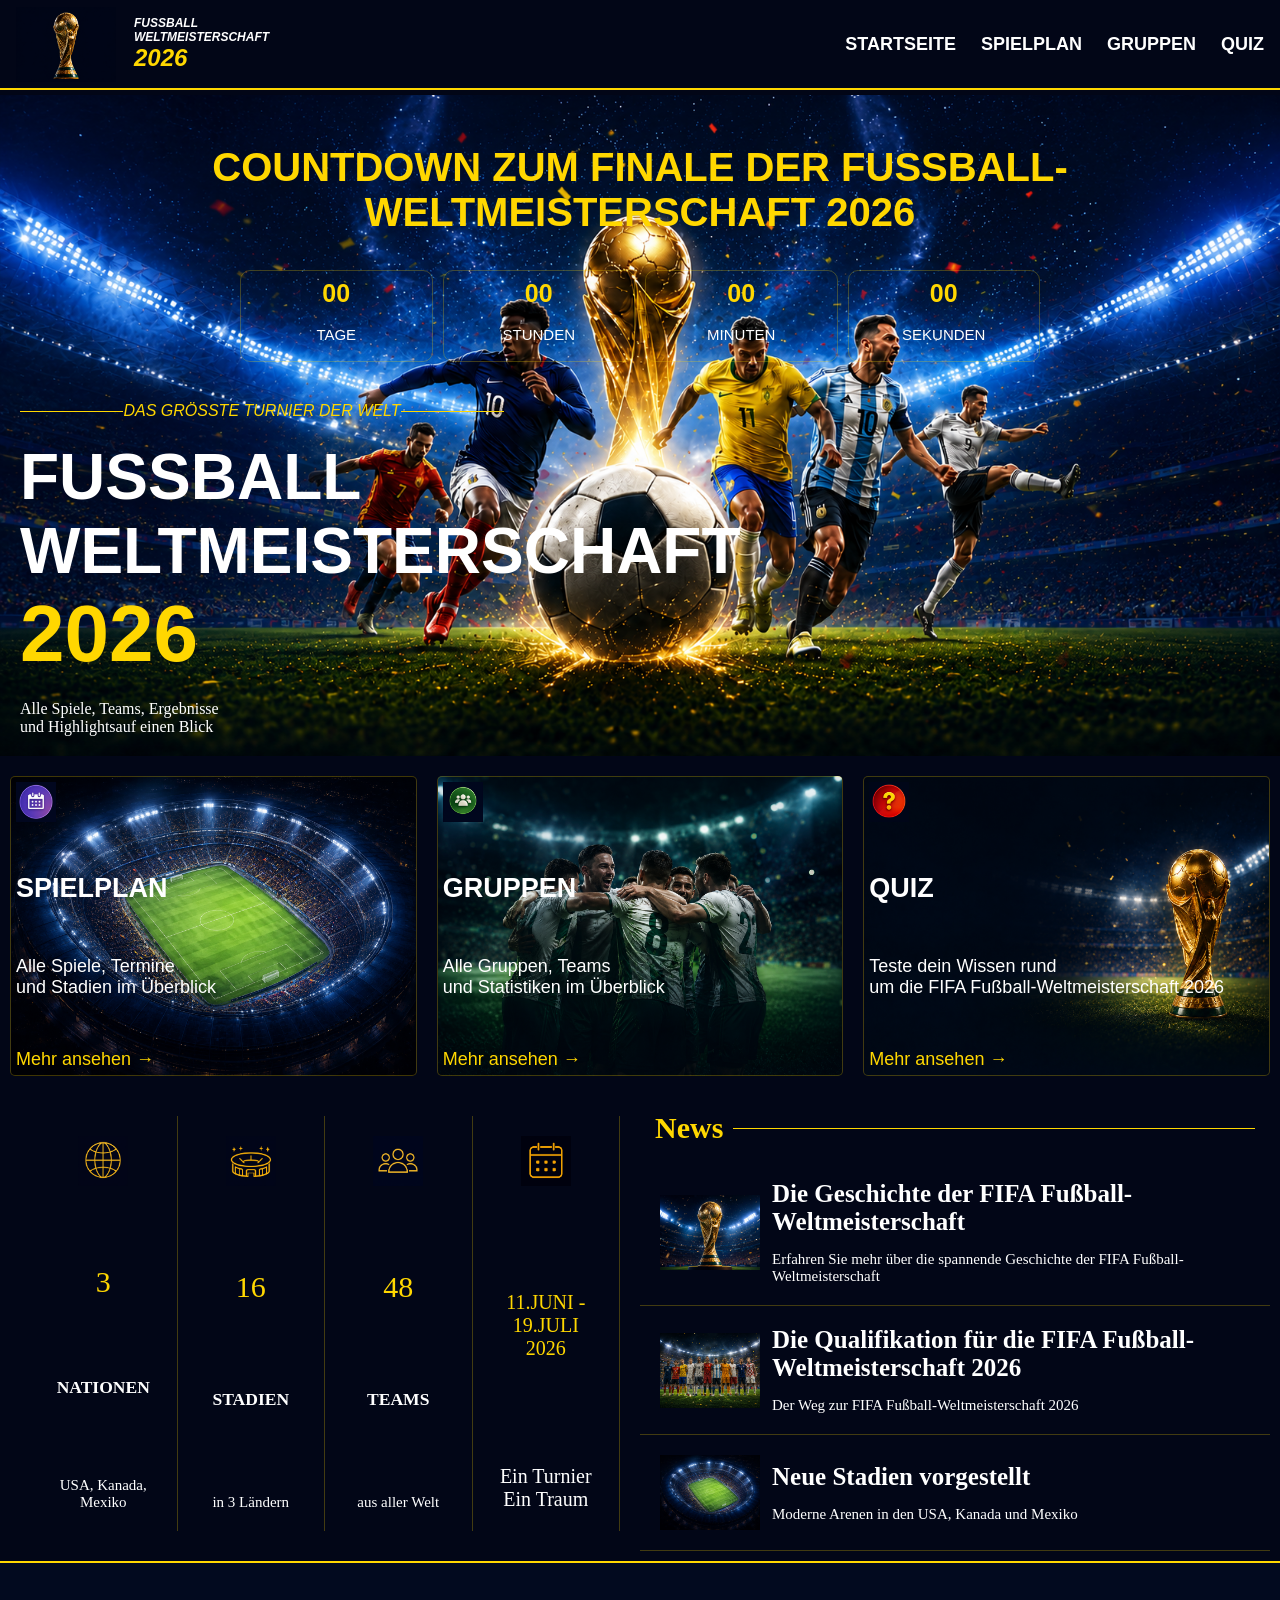
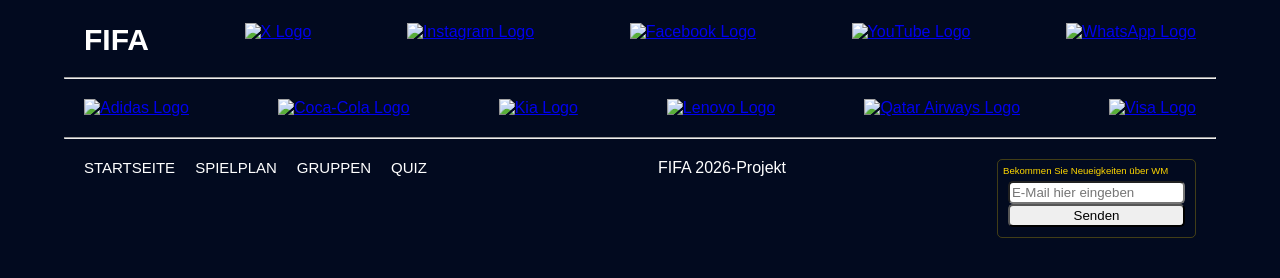
==== commit 40050ff5: "API" ====
--- a/index.html
+++ b/index.html
@@ -22,7 +22,7 @@
 
 <body class="index-seite">
     <div class="Grid-container">
-        <header class="header">
+        <header id="header">
             <div class="header-container" id="logo-links">
                 <img src="./New_Fotos/pokal-logo.png" alt="World cup 2026 logo">
                 <h1 class="header-title">
@@ -223,10 +223,19 @@
                 <li><a href="./gruppen.html">GRUPPEN</a></li>
                 <li><a href="./quiz.html">QUIZ</a></li>
             </ul>
-            <p>FIFA 2026-Projekt</p>
+            <div class="email" id="senden-email">
+                <p>Bekommen Sie Neueigkeiten über WM</p>
+                <form id="emailForm">
+                    <input type="email" id="userEmail" placeholder="E-Mail hier eingeben" required>
+
+                    <button type="submit">Senden</button>
+                </form>
+                <p id="emailInfo"></p>
+            </div>
+            <p class="text-foo">FIFA 2026-Projekt</p>
         </div>
     </footer>
-
+    <script src="https://cdn.jsdelivr.net/npm/@emailjs/browser@4/dist/email.min.js"></script>
     <script src="script.js"></script>
 </body>
 
--- a/style.css
+++ b/style.css
@@ -3,25 +3,19 @@
     box-sizing: border-box;
     margin: 0;
 }
-.Grid-container{
+
+.Grid-container {
     display: grid;
     grid-template-columns: 1fr;
 }
-#header{
-    order: 1;
-}
-#aside-foto{
-    order: 2;
-}
-#cool{
-    order: 3;
-}
-#section2{
-    order: 4;
-}
-#block-end{
-    order: 5;
-}
+
+main {
+    display: grid;
+    grid-template-columns: 1fr;
+    gap: 20px;
+}
+
+
 
 
 /* ==========================================================================
@@ -111,7 +105,7 @@
 }
 
 .burger {
-    display: block;
+    display: flex;
     margin-left: auto;
     background-color: rgb(2, 6, 23);
     color: gold;
@@ -975,7 +969,7 @@
     border-radius: 10px;
     background-color: gold;
     color: rgb(2, 6, 23);
-    font-weight: gold;
+    font-weight: bold;
     font-size: 18px;
     cursor: pointer;
 }
@@ -1195,10 +1189,43 @@
     /* Optionale Farbänderung beim Hovern */
 }
 
-
-/* für PC Startseite */
-/* @media(min-width: 768px) */
-
+/* API */
+.email {
+    display: flex;
+    flex-direction: column;
+    border: 1px solid rgba(255, 215, 0, 0.25);
+    padding: 5px;
+    color: gold;
+    border-radius: 5px;
+    font-size: 0.6rem;
+    height: 100%;
+}
+
+form {
+    display: flex;
+    flex-direction: column;
+    margin: 5px;
+
+}
+
+input,
+.email button {
+    border-radius: 5px;
+    padding: 2px;
+
+}
+
+.navigation-impressum ul {
+    order: 1;
+}
+
+#senden-email {
+    order: 3;
+}
+
+.navigation-impressum .text-foo {
+    order: 2;
+}
 /* Für PC */
 @media (min-width: 1024px) {
 
@@ -1371,13 +1398,6 @@
         min-height: 48px;
     }
 
-    /* Spielkarten */
-    /* .spielplan-table tbody {
-        display: grid;
-        grid-template-columns: repeat(auto-fit, minmax(170px, 1fr));
-        gap: 12px;
-        margin-bottom: 20px;
-    } */
 
     .spiel-card {
         font-size: 15px;
@@ -1613,11 +1633,8 @@
         p {
             font-size: 20px;
         }
-
-    }
-
-}
-
+    }
+}
 
 @media (min-width: 768px) {
     /* .antworten {
@@ -1633,9 +1650,10 @@
 
 /* Responsiv zwischen 768 und 1023 */
 @media (min-width: 768px) and (max-width: 1023px) {
-    .text-section1{
+    .text-section1 {
         padding: 10px;
     }
+
     .spiel-card p,
     .spiel-card span {
         font-size: 15px;
@@ -1694,7 +1712,10 @@
     }
 
     .section2-blöcke1 {
-        p,h2,a{
+
+        p,
+        h2,
+        a {
             font-size: 15px;
         }
     }
@@ -1737,65 +1758,62 @@
     nav a {
         font-size: 16px;
     }
-}
-
-/* API*/
-.ticker-container {
-    width: 100%;
-    overflow: hidden;
-    padding: 20px 0;
-    background: linear-gradient(90deg, #0f172a, #1e293b);
-}
-
-.ticker {
-    display: flex;
-    gap: 25px;
-    width: max-content;
-    animation: scroll 40s linear infinite;
-}
-
-.score-box {
-    min-width: 320px;
-    background: none;
-    border-radius: 18px;
-    padding: 20px;
-    box-shadow: 0 8px 25px rgba(0, 0, 0, 0.25);
-    display: flex;
-    flex-direction: column;
-    align-items: center;
-    transition: transform 0.3s ease;
-}
-
-.score-box:hover {
-    transform: scale(1.05);
-}
-
-.teams {
-    font-size: 1.2rem;
-    font-weight: 700;
-    text-align: center;
-
-}
-
-.score {
-    font-size: 2.5rem;
-    font-weight: 900;
-    margin: 10px 0;
-}
-
-.minute {
-    padding: 6px 12px;
-    border-radius: 999px;
-    font-size: 0.9rem;
-    font-weight: bold;
-}
-
-@keyframes scroll {
-    from {
-        transform: translateX(100%);
-    }
-
-    to {
-        transform: translateX(-100%);
-    }
+
+    /* API */
+    .email p {
+        font-size: 0.9rem;
+    }
+
+    form {
+        display: flex;
+        flex-direction: row;
+        margin: 5px;
+    }
+
+    input,
+    .email button {
+        border-radius: 5px;
+        padding: 2px;
+    }
+
+    .navigation-impressum .text-foo {
+        order: 3;
+    }
+
+    .navigation-impressum a {
+        font-size: 0.8rem;
+    }
+
+}
+
+
+/* ========================================================================= */
+/* QUIZ INTERACTION - Farben und Zustände*/
+/* ========================================================================= */
+
+/* Die ausgewählte Antwort (während der Auswahl blau hinterlegen) */
+.antwort-btn.selected {
+    background-color: #0d6efd !important;
+    color: white !important;
+    border-color: #0d6efd !important;
+}
+
+/* Die richtige Antwort (nach dem Prüfen grün hinterlegen) */
+.antwort-btn.correct {
+    background-color: #198754 !important;
+    color: white !important;
+    border-color: #198754 !important;
+}
+
+/* Die falsch ausgewählte Antwort (nach dem Prüfen rot hinterlegen) */
+.antwort-btn.wrong {
+    background-color: #dc3545 !important;
+    color: white !important;
+    border-color: #dc3545 !important;
+}
+
+/* Deaktivierte Buttons während der Auswertung sperren */
+.antwort-btn:disabled {
+    cursor: not-allowed;
+    opacity: 0.8;
 }
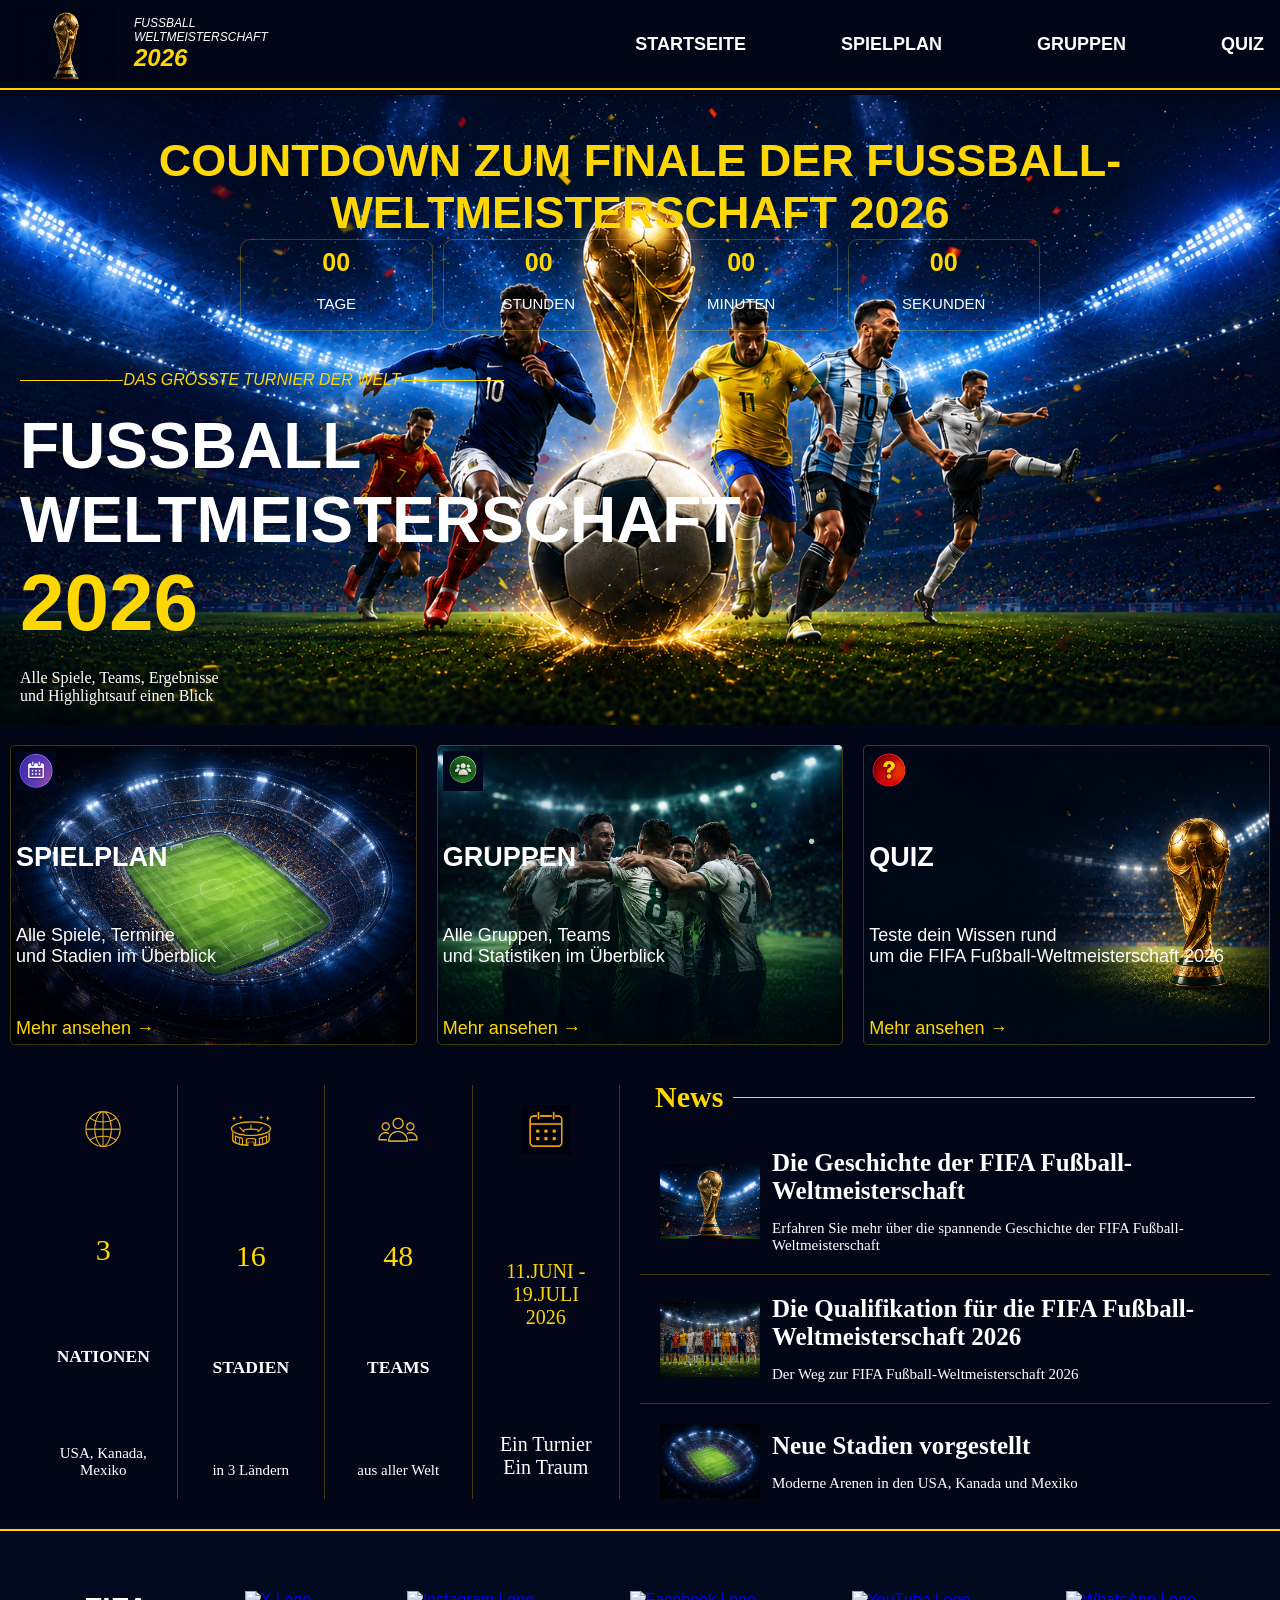
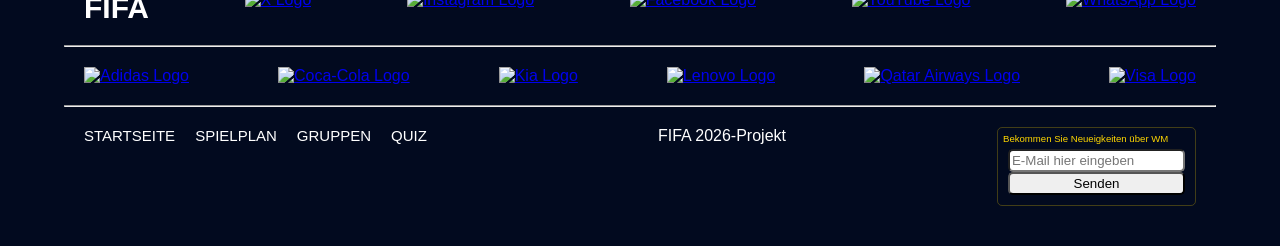
==== commit a0015cde: "validierrte Brister s Seiten" ====
--- a/index.html
+++ b/index.html
@@ -25,11 +25,11 @@
         <header id="header">
             <div class="header-container" id="logo-links">
                 <img src="./New_Fotos/pokal-logo.png" alt="World cup 2026 logo">
-                <h1 class="header-title">
+                <div class="header-title">
                     FUSSBALL<br>
                     WELTMEISTERSCHAFT
                     <strong class="jahr">2026</strong>
-                </h1>
+                </div>
             </div>
             <button class="burger" id="burgerBtn">
                 ☰
@@ -44,8 +44,8 @@
             </nav>
         </header>
         <section class="text-section1" id="aside-foto">
-            <section class="countdown-section">
-                <h1>Countdown zum Finale der Fußball-Weltmeisterschaft 2026</h1>
+            <div class="countdown-section">
+                <strong>Countdown zum Finale der Fußball-Weltmeisterschaft 2026</strong>
 
                 <div class="countdown">
                     <div class="countdown-box">
@@ -68,7 +68,7 @@
                         <p>Sekunden</p>
                     </div>
                 </div>
-            </section>
+            </div>
             <div class="titel-strich">
                 <span></span>
                 <i>Das größte Turnier der Welt</i>
@@ -188,7 +188,7 @@
     <footer>
         <div class="footer-logos">
             <a class="fifa" href="https://www.fifa.com/de">
-                <h1>FIFA</h1>
+                <h2>FIFA</h2>
             </a>
             <a href="https://x.com/FIFAcom"><img src="https://cdn.simpleicons.org/x/w40/white" alt="X Logo"></a>
             <a href="https://www.facebook.com/fifa"><img src="https://cdn.simpleicons.org/instagram/white"
--- a/style.css
+++ b/style.css
@@ -24,6 +24,7 @@
 
 header {
     display: flex;
+    flex-direction: row;
     justify-content: space-between;
     align-items: center;
     min-height: 90px;
@@ -119,13 +120,13 @@
 nav {
     display: none;
     position: absolute;
-    top: 95px;
+    top: 90px;
     right: 2px;
     background-color: rgb(2, 6, 23);
     border: 1px solid rgba(255, 215, 0, 0.25);
-    border-radius: 8px;
     padding: 15px;
-    min-width: 180px;
+    width: 100%;
+    height: auto;
 }
 
 /* Wenn active kommt, wird Menü sichtbar */
@@ -155,16 +156,13 @@
     font-size: 10px;
 }
 
-button:hover {
-    transform: scale(1.01);
+nav li:hover {
+    transform: scale(1.5);
+    transition: transform 0.3s ease;
 }
 
 nav a:hover {
     color: gold;
-}
-
-nav a:active {
-    transform: scale(1.01);
 }
 
 .index-seite {
@@ -188,7 +186,7 @@
 /* Code für Items-größe auf dem Hintergrundsbild */
 
 .text-section1 h1,
-.header-container h1 {
+.header-container div {
     display: flex;
     flex-direction: column;
     color: white;
@@ -279,10 +277,10 @@
 
 }
 
-.countdown-section h1 {
+.countdown-section strong {
     color: gold;
-    font-size: 10px;
-    margin-bottom: 25px;
+    font-size: 20px;
+    margin-bottom: 35px;
 }
 
 .countdown {
@@ -296,6 +294,7 @@
     border-radius: 10px;
     padding: 8px 8px;
     background-color: transparent;
+
 }
 
 .countdown-box span {
@@ -1226,11 +1225,27 @@
 .navigation-impressum .text-foo {
     order: 2;
 }
+
+/* Anzeige von dem Element Mehr Ansehen in Kärtchen */
+.section2-blöcke a {
+    text-decoration: none;
+    color: gold;
+}
+
 /* Für PC */
 @media (min-width: 1024px) {
 
     /* header */
     /* Logo oben links*/
+    #aside-bottom {
+        border-bottom: none;
+    }
+
+    .text-quiz h2,
+    .text-quiz p {
+        font-size: 20px;
+    }
+
     .header-title {
         font-size: 25px;
     }
@@ -1323,28 +1338,35 @@
     }
 
     nav {
-        display: block;
+        display: flex;
+        flex-direction: row;
+        justify-content: flex-end;
         position: static;
         background-color: transparent;
         border: none;
         border-radius: 0;
         padding: 0;
-        min-width: auto;
+
     }
 
     nav ul {
         display: flex;
         flex-direction: row;
-        gap: 25px;
+        justify-content: flex-end;
+        gap: 95px;
         align-items: center;
+
     }
 
     nav li {
         margin-bottom: 0;
+        gap: 1px;
+
     }
 
     nav a {
         font-size: 18px;
+
     }
 
     #logo-links {
@@ -1378,8 +1400,8 @@
         margin: 0 auto;
     }
 
-    .countdown-section h1 {
-        font-size: 40px;
+    .countdown-section strong {
+        font-size: 45px;
     }
 
     .countdown-box p {
@@ -1497,20 +1519,6 @@
         color: gold;
     }
 
-
-
-
-}
-
-/* Für navigationsleiste Startseite für PC */
-
-/* Anzeige von dem Element Mehr Ansehen in Kärtchen */
-.section2-blöcke a {
-    text-decoration: none;
-    color: gold;
-}
-
-@media (min-width: 1024px) {
     .section2-blöcke {
         display: grid;
         grid-template-columns: repeat(3, 1fr);
@@ -1535,10 +1543,7 @@
         padding: 10px;
         border: none;
     }
-}
-
-
-@media (min-width: 1024px) {
+
     .grossblock-finale {
         grid-template-columns: repeat(2, 1fr);
         align-items: center;
@@ -1634,22 +1639,44 @@
             font-size: 20px;
         }
     }
-}
-
-@media (min-width: 768px) {
-    /* .antworten {
-        grid-template-columns: repeat(2, 1fr);
-    } */
+
+    .email p {
+        font-size: 1.rem;
+    }
+
+    /* Anzeige von dem Element Mehr Ansehen in Kärtchen */
+    .section2-blöcke a {
+        text-decoration: none;
+        color: gold;
+    }
+}
+
+/* Für navigationsleiste Startseite für PC */
+
+/* Responsiv zwischen 768 und 1023 */
+@media (min-width: 768px) and (max-width: 1023px) {
+
+    .header-content h1,
+    .header-content p {
+        font-size: 30px;
+    }
+
+    #Anf-Stop img {
+        width: 70px;
+        height: auto;
+    }
+
+    .text-quiz h2,
+    .text-quiz p {
+        font-size: 14px;
+    }
 
     .pruefen-btn {
         width: 300px;
         display: block;
         margin: 22px auto 0;
     }
-}
-
-/* Responsiv zwischen 768 und 1023 */
-@media (min-width: 768px) and (max-width: 1023px) {
+
     .text-section1 {
         padding: 10px;
     }
@@ -1667,9 +1694,9 @@
         font-size: 15px;
     }
 
-    .countdown-section h1,
+    .countdown-section strong,
     .countdown-section span {
-        font-size: 20px;
+        font-size: 40px;
 
     }
 
@@ -1776,16 +1803,11 @@
         padding: 2px;
     }
 
-    .navigation-impressum .text-foo {
-        order: 3;
-    }
-
     .navigation-impressum a {
         font-size: 0.8rem;
     }
 
 }
-
 
 /* ========================================================================= */
 /* QUIZ INTERACTION - Farben und Zustände*/
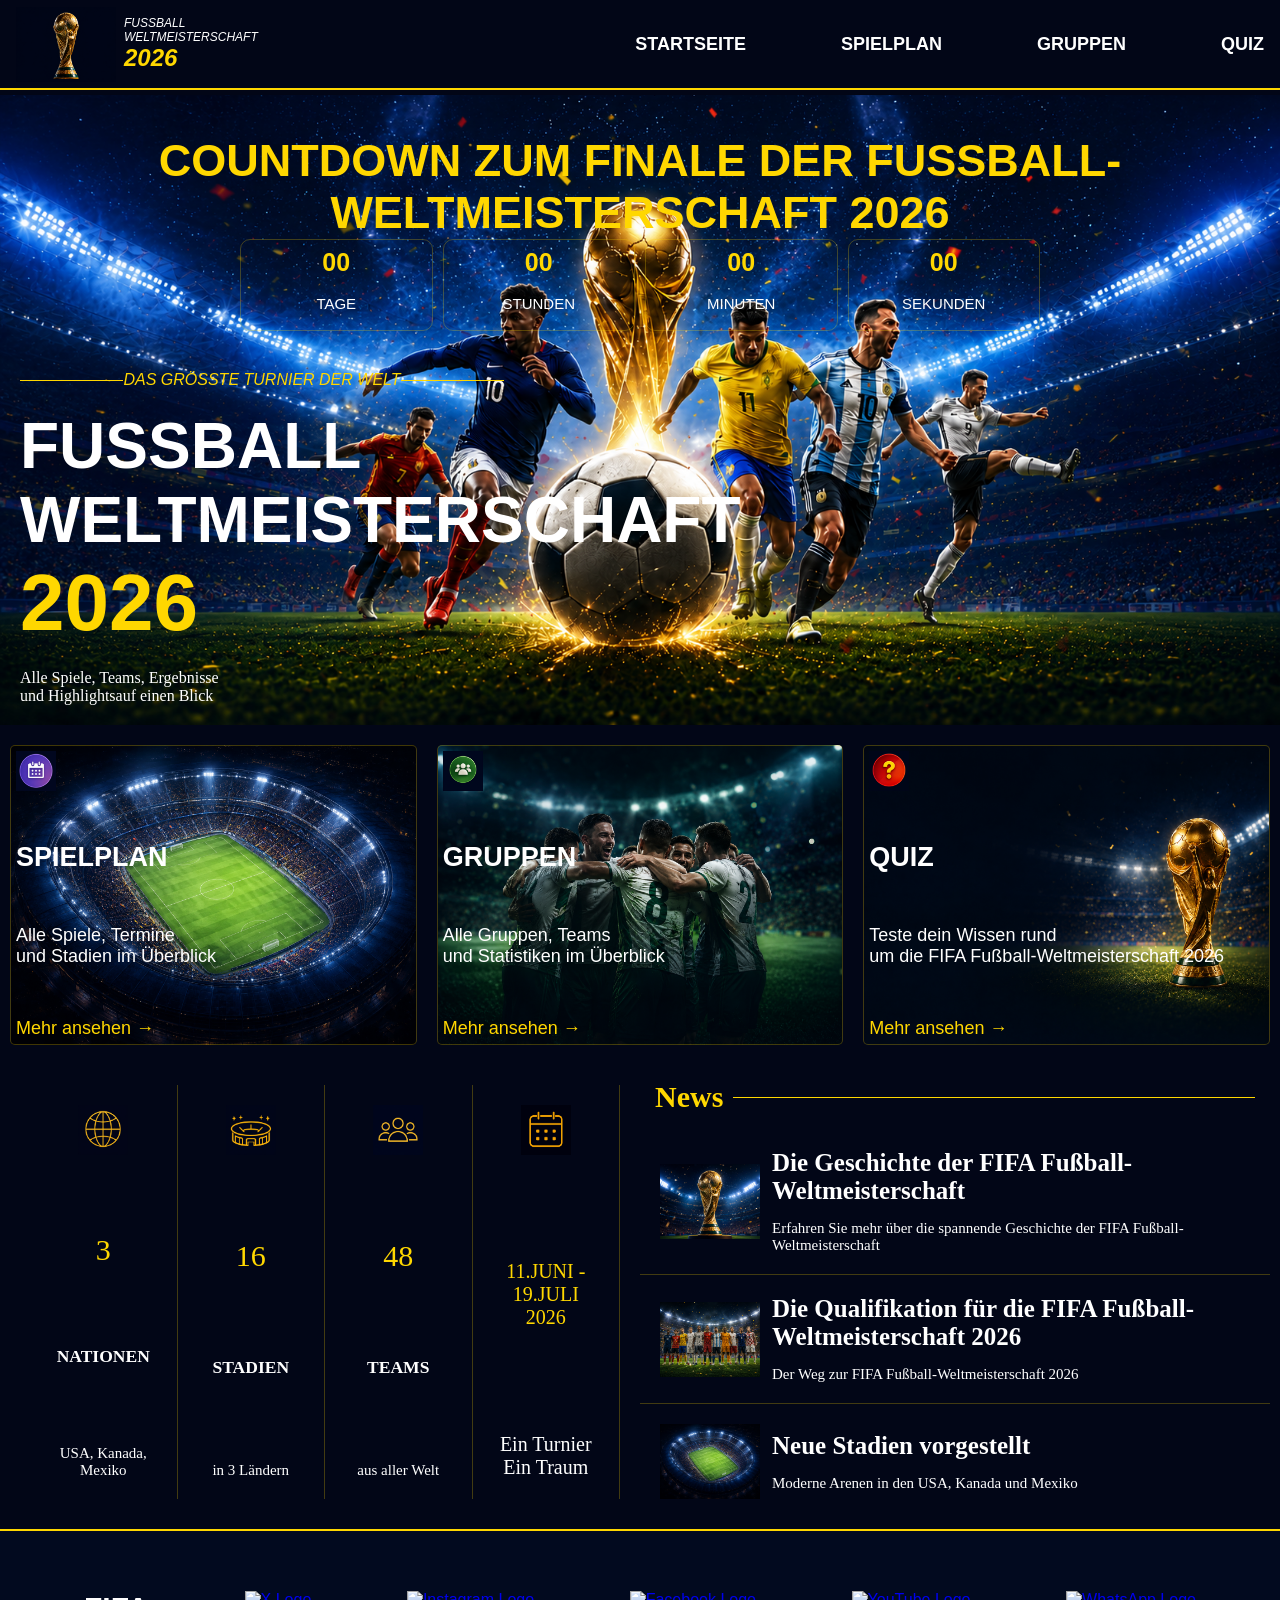
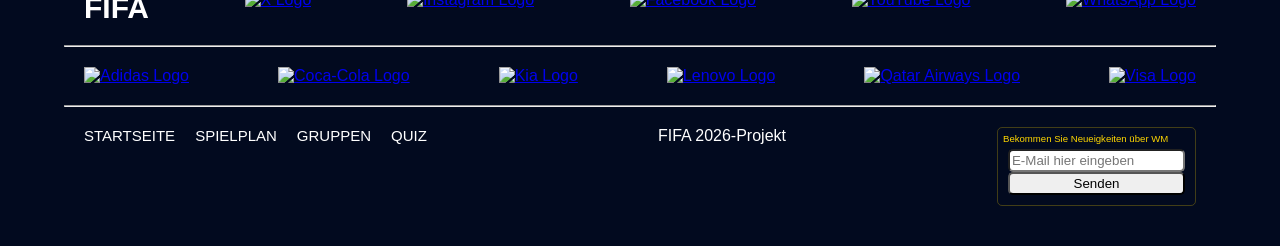
==== commit 1f66c59d: "clickable block" ====
--- a/index.html
+++ b/index.html
@@ -86,24 +86,30 @@
         </div>
         <section class="section2" id="section2">
             <div class="section2-blöcke" id="spie-grupp-quiz">
-                <div class="section2-blöcke1" id="karte1">
-                    <img src="./logo/spielplan.png" alt="Spielplan logo">
-                    <h2>SPIELPLAN</h2>
-                    <p>Alle Spiele, Termine<br>und Stadien im Überblick</p>
-                    <a href="./spielplan.html"> Mehr ansehen →</a>
-                </div>
-                <div class="section2-blöcke1" id="karte2">
-                    <img src="./logo/gruppen.png" alt="Gruppen logo">
-                    <h2>GRUPPEN</h2>
-                    <p>Alle Gruppen, Teams<br>und Statistiken im Überblick</p>
-                    <a href="./gruppen.html">Mehr ansehen →</a>
-                </div>
-                <div class="section2-blöcke1" id="karte3">
-                    <img src="./logo/quiz.png" alt="Quiz logo">
-                    <h2>QUIZ</h2>
-                    <p>Teste dein Wissen rund<br>um die FIFA Fußball-Weltmeisterschaft 2026</p>
-                    <a href="./quiz.html">Mehr ansehen →</a>
-                </div>
+                <a href="./spielplan.html">
+                    <div class="section2-blöcke1" id="karte1">
+                        <img src="./logo/spielplan.png" alt="Spielplan logo">
+                        <h2>SPIELPLAN</h2>
+                        <p>Alle Spiele, Termine<br>und Stadien im Überblick</p>
+                        <span> Mehr ansehen →</span>
+                    </div>
+                </a>
+                <a href="./gruppen.html">
+                    <div class="section2-blöcke1" id="karte2">
+                        <img src="./logo/gruppen.png" alt="Gruppen logo">
+                        <h2>GRUPPEN</h2>
+                        <p>Alle Gruppen, Teams<br>und Statistiken im Überblick</p>
+                        <span>Mehr ansehen →</span>
+                    </div>
+                </a>
+                <a href="./quiz.html">
+                    <div class="section2-blöcke1" id="karte3">
+                        <img src="./logo/quiz.png" alt="Quiz logo">
+                        <h2>QUIZ</h2>
+                        <p>Teste dein Wissen rund<br>um die FIFA Fußball-Weltmeisterschaft 2026</p>
+                        <span>Mehr ansehen →</span>
+                    </div>
+                </a>
             </div>
         </section>
         <div class="section3-aside" id="block-end">
--- a/style.css
+++ b/style.css
@@ -40,6 +40,10 @@
     width: 100%;
     z-index: 9999;
     /* Bleibt immer über den Tabellen und Texten */
+}
+
+.text-header {
+    padding: 10px;
 }
 
 /* Verhindert, dass der Inhalt durch den fixierten Header verdeckt wird */
@@ -193,7 +197,6 @@
     text-transform: uppercase;
     font-family: "Bebas Neue", sans-serif;
     font-size: 12px;
-    padding: 10px;
 }
 
 .text-section1 h1 {
@@ -312,7 +315,7 @@
 /* Section2 index Navigationsleiste nach dem Shakira-Video */
 .section2-blöcke {
     display: grid;
-    grid-template-columns: repeat(1, 1fr);
+    grid-template-columns: repeat(auto-fit, minmax(300px, 1fr)) ;
     row-gap: 5px;
     font-family: "Bebas Neue", sans-serif;
     font-size: 13px;
@@ -1146,7 +1149,7 @@
     align-items: center;
 }
 
-.info-content h3 {
+.info-content h2 {
     margin: 0 0 5px 0;
     color: #e2b43b;
     font-size: 1rem;
@@ -1227,9 +1230,12 @@
 }
 
 /* Anzeige von dem Element Mehr Ansehen in Kärtchen */
-.section2-blöcke a {
+.section2-blöcke span {
+    color: gold;
+}
+.section2-blöcke a{
     text-decoration: none;
-    color: gold;
+    color: white;
 }
 
 /* Für PC */
@@ -1327,15 +1333,13 @@
         border-bottom: none;
     }
 
-    .aside {
-        flex: 1;
-    }
 
 
     /* Burger menü */
     .burger {
         display: none;
     }
+
 
     nav {
         display: flex;
@@ -1519,11 +1523,6 @@
         color: gold;
     }
 
-    .section2-blöcke {
-        display: grid;
-        grid-template-columns: repeat(3, 1fr);
-    }
-
     .section2-blöcke1 {
         display: flex;
         flex-direction: column;
@@ -1645,11 +1644,16 @@
     }
 
     /* Anzeige von dem Element Mehr Ansehen in Kärtchen */
-    .section2-blöcke a {
+    .section2-blöcke span{
+    
+        color: gold;
+    }
+    .section2-blöcke a{
         text-decoration: none;
-        color: gold;
-    }
-}
+        color: white;
+    }
+}
+
 
 /* Für navigationsleiste Startseite für PC */
 
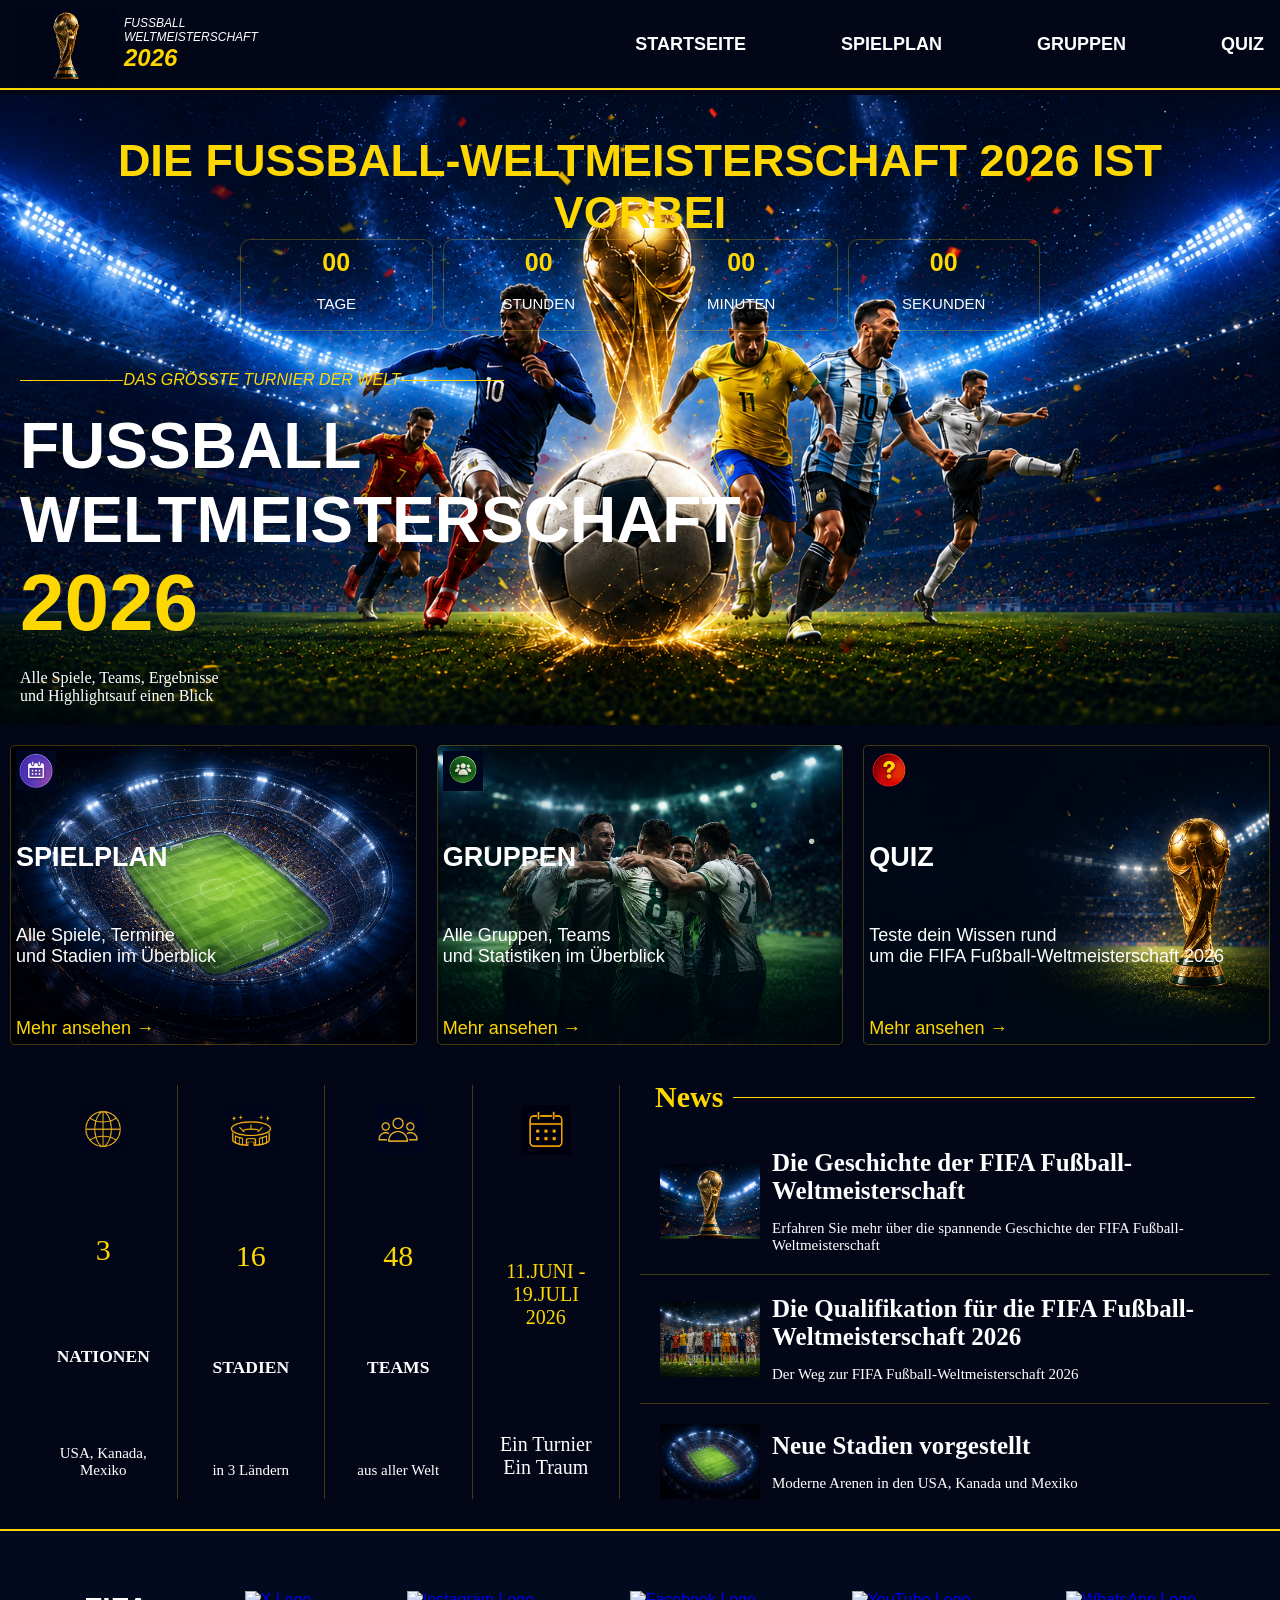
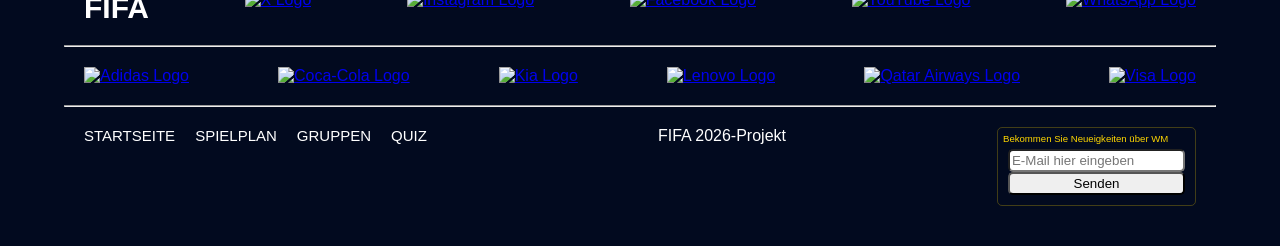
==== commit 5b9098fd: "script und html" ====
--- a/index.html
+++ b/index.html
@@ -4,7 +4,7 @@
 <head>
     <meta charset="UTF-8">
     <meta name="viewport" content="width=device-width, initial-scale=1.0">
-    <title>WM 2026 – Spielplan, Gruppen, Teams und Quiz zur Fußball-Weltmeisterschaft</title>
+    <title>WM 2026: Spielplan, Gruppen, Teams, Stadien und Fußballquiz</title>
     <meta name="description"
         content="Entdecke alle wichtigen Informationen zur Fußball-WM 2026: Spielplan, Gruppen, Teams, Stadien, K.-o.-Runden und spannende Quizfragen.">
 
@@ -45,7 +45,7 @@
         </header>
         <section class="text-section1" id="aside-foto">
             <div class="countdown-section">
-                <strong>Countdown zum Finale der Fußball-Weltmeisterschaft 2026</strong>
+                <strong id="countdownTitel">Countdown zum Finale der Fußball-Weltmeisterschaft 2026</strong>
 
                 <div class="countdown">
                     <div class="countdown-box">
--- a/style.css
+++ b/style.css
@@ -315,7 +315,7 @@
 /* Section2 index Navigationsleiste nach dem Shakira-Video */
 .section2-blöcke {
     display: grid;
-    grid-template-columns: repeat(auto-fit, minmax(300px, 1fr)) ;
+    grid-template-columns: repeat(auto-fit, minmax(300px, 1fr));
     row-gap: 5px;
     font-family: "Bebas Neue", sans-serif;
     font-size: 13px;
@@ -836,7 +836,6 @@
 
 .block-finale img,
 .messi-video video {
-    width: 100%;
     max-width: 100%;
     height: auto;
     display: block;
@@ -934,7 +933,7 @@
 
 .antworten {
     display: grid;
-    grid-template-columns: 1fr;
+    grid-template-columns: 1fr ;
     gap: 12px;
 }
 
@@ -1233,13 +1232,18 @@
 .section2-blöcke span {
     color: gold;
 }
-.section2-blöcke a{
+
+.section2-blöcke a {
     text-decoration: none;
     color: white;
 }
 
 /* Für PC */
 @media (min-width: 1024px) {
+    .quiz-box {
+        min-width: 100%;
+        height: 100%;
+    }
 
     /* header */
     /* Logo oben links*/
@@ -1553,7 +1557,7 @@
     }
 
     .block-finale img {
-        height: 398px;
+        height: auto;
     }
 
     /* halbfinale */
@@ -1568,7 +1572,7 @@
     }
 
     .video-finale video {
-        height: 100%;
+        min-height:100% ;
     }
 
     .text-halbfinale {
@@ -1644,11 +1648,12 @@
     }
 
     /* Anzeige von dem Element Mehr Ansehen in Kärtchen */
-    .section2-blöcke span{
-    
+    .section2-blöcke span {
+
         color: gold;
     }
-    .section2-blöcke a{
+
+    .section2-blöcke a {
         text-decoration: none;
         color: white;
     }
